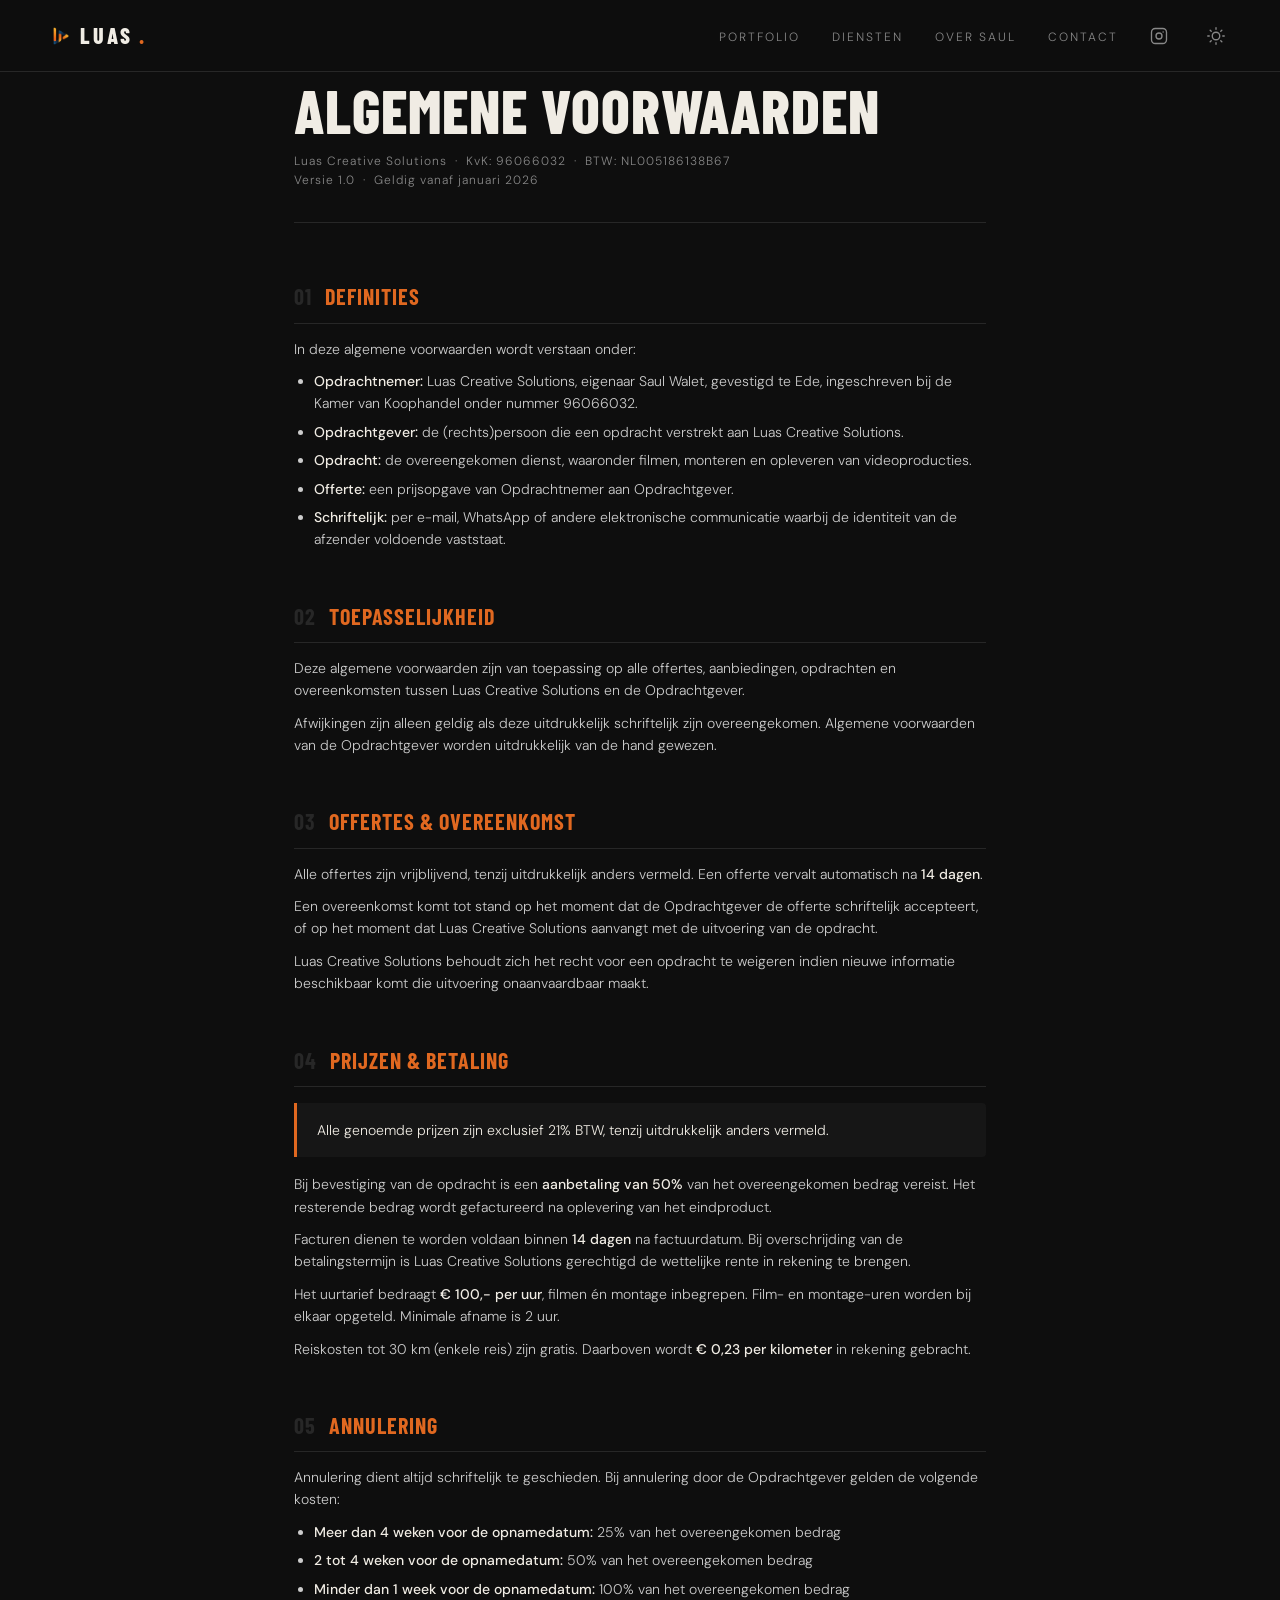
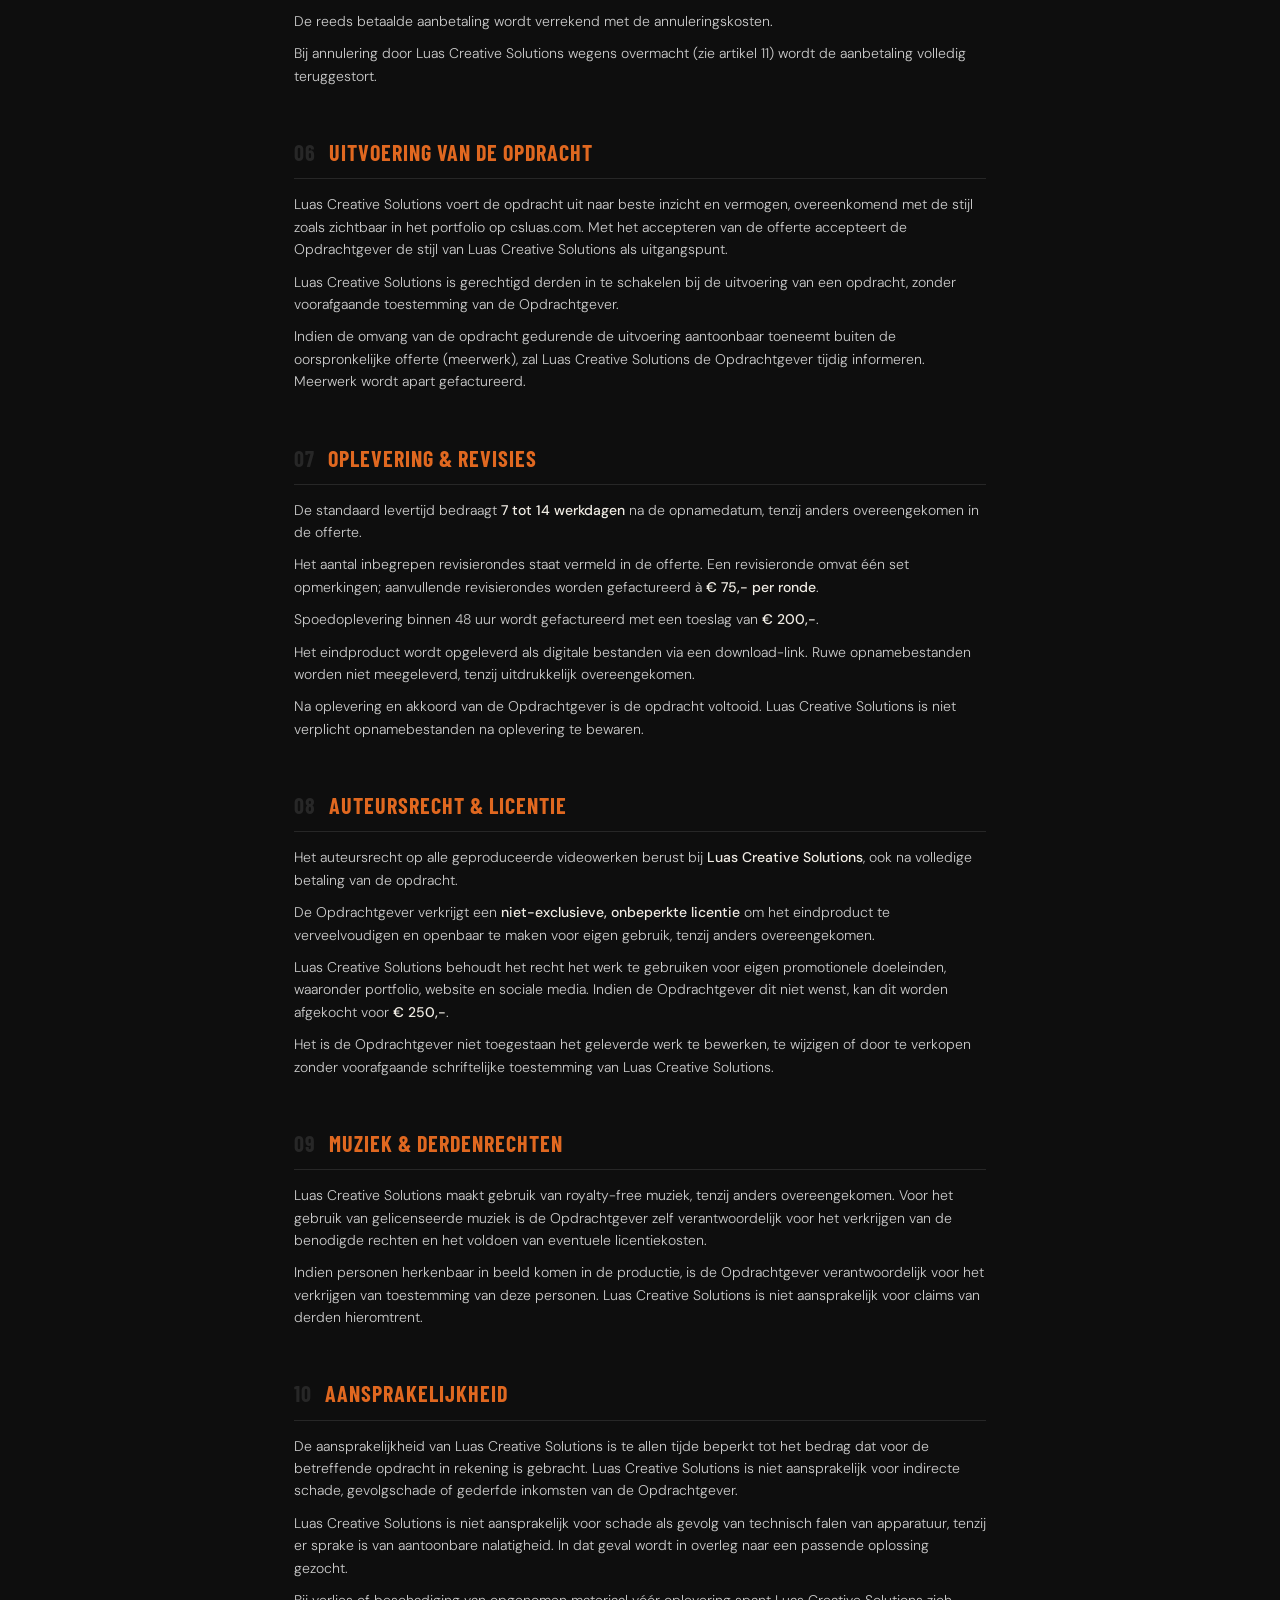
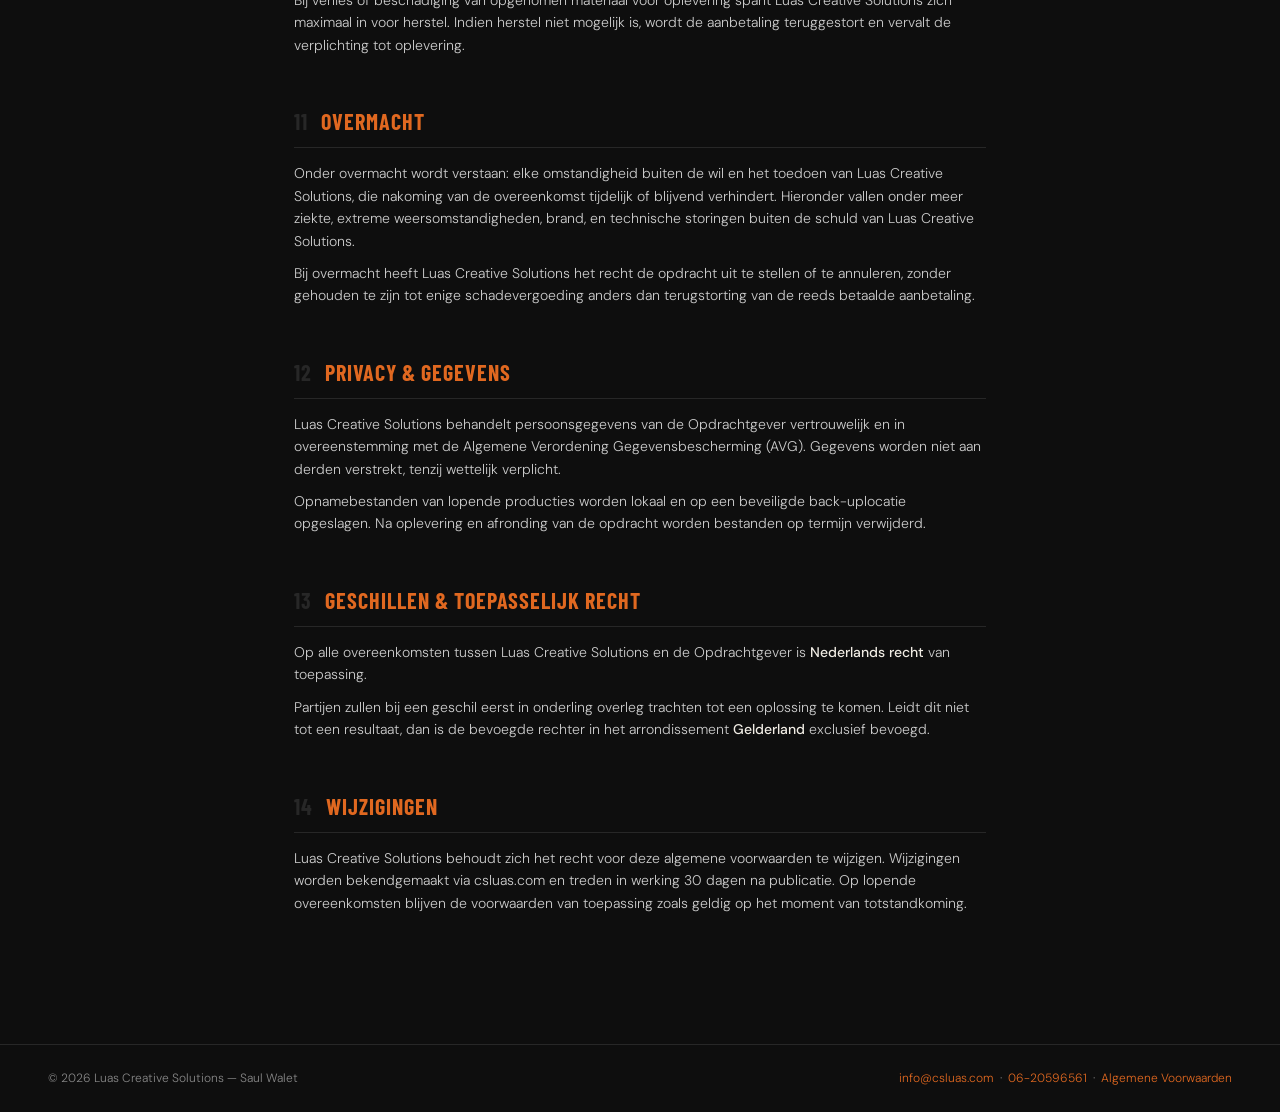
==== algemene-voorwaarden.html @ 784c82ba "Terms & Conditions" ====
<!DOCTYPE html>
<html lang="nl">
<head>
  <meta charset="UTF-8">
  <meta name="viewport" content="width=device-width, initial-scale=1.0">
  <title>Algemene Voorwaarden | Luas Creative Solutions</title>
  <meta name="description" content="Algemene voorwaarden van Luas Creative Solutions — Saul Walet, freelance videograaf.">
  <link rel="stylesheet" href="style.css">
  <link rel="icon" href="assets/Logo.png" type="image/png">
  <script>document.documentElement.setAttribute('data-theme',localStorage.getItem('luas-theme')||'dark')</script>
  <style>
    .doc-wrap { max-width: 740px; margin: 0 auto; padding: 80px 24px 120px; }

    .doc-title {
      font-family: 'Barlow Condensed', sans-serif;
      font-size: clamp(36px, 6vw, 60px);
      font-weight: 800; text-transform: uppercase;
      letter-spacing: 1px; line-height: 1;
      margin-bottom: 12px;
    }
    .doc-meta {
      font-size: 12px; color: var(--muted);
      letter-spacing: 1px; margin-bottom: 56px;
      padding-bottom: 32px;
      border-bottom: 1px solid var(--border);
    }

    .doc-wrap h2 {
      font-family: 'Barlow Condensed', sans-serif;
      font-size: 22px; font-weight: 700;
      text-transform: uppercase; letter-spacing: 1px;
      color: var(--orange);
      margin: 48px 0 14px;
      padding-bottom: 8px;
      border-bottom: 1px solid var(--border);
    }
    .art-num { color: var(--border); margin-right: 8px; }

    .doc-wrap p { font-size: 14px; color: #ccc; margin-bottom: 10px; }
    .doc-wrap ul { padding-left: 20px; margin-bottom: 10px; }
    .doc-wrap li { font-size: 14px; color: #ccc; margin-bottom: 6px; }
    .doc-wrap strong { color: var(--text); font-weight: 500; }

    .highlight {
      background: var(--card);
      border-left: 3px solid var(--orange);
      border-radius: 0 4px 4px 0;
      padding: 16px 20px;
      margin: 16px 0;
    }
    .highlight p { margin: 0; color: var(--text); }
  </style>
</head>
<body>

<nav id="nav"></nav>

<div class="doc-wrap">

  <div class="doc-title">Algemene Voorwaarden</div>
  <div class="doc-meta">
    Luas Creative Solutions &nbsp;·&nbsp; KvK: 96066032 &nbsp;·&nbsp; BTW: NL005186138B67<br>
    Versie 1.0 &nbsp;·&nbsp; Geldig vanaf januari 2026
  </div>

  <h2><span class="art-num">01</span> Definities</h2>
  <p>In deze algemene voorwaarden wordt verstaan onder:</p>
  <ul>
    <li><strong>Opdrachtnemer:</strong> Luas Creative Solutions, eigenaar Saul Walet, gevestigd te Ede, ingeschreven bij de Kamer van Koophandel onder nummer 96066032.</li>
    <li><strong>Opdrachtgever:</strong> de (rechts)persoon die een opdracht verstrekt aan Luas Creative Solutions.</li>
    <li><strong>Opdracht:</strong> de overeengekomen dienst, waaronder filmen, monteren en opleveren van videoproducties.</li>
    <li><strong>Offerte:</strong> een prijsopgave van Opdrachtnemer aan Opdrachtgever.</li>
    <li><strong>Schriftelijk:</strong> per e-mail, WhatsApp of andere elektronische communicatie waarbij de identiteit van de afzender voldoende vaststaat.</li>
  </ul>

  <h2><span class="art-num">02</span> Toepasselijkheid</h2>
  <p>Deze algemene voorwaarden zijn van toepassing op alle offertes, aanbiedingen, opdrachten en overeenkomsten tussen Luas Creative Solutions en de Opdrachtgever.</p>
  <p>Afwijkingen zijn alleen geldig als deze uitdrukkelijk schriftelijk zijn overeengekomen. Algemene voorwaarden van de Opdrachtgever worden uitdrukkelijk van de hand gewezen.</p>

  <h2><span class="art-num">03</span> Offertes & Overeenkomst</h2>
  <p>Alle offertes zijn vrijblijvend, tenzij uitdrukkelijk anders vermeld. Een offerte vervalt automatisch na <strong>14 dagen</strong>.</p>
  <p>Een overeenkomst komt tot stand op het moment dat de Opdrachtgever de offerte schriftelijk accepteert, of op het moment dat Luas Creative Solutions aanvangt met de uitvoering van de opdracht.</p>
  <p>Luas Creative Solutions behoudt zich het recht voor een opdracht te weigeren indien nieuwe informatie beschikbaar komt die uitvoering onaanvaardbaar maakt.</p>

  <h2><span class="art-num">04</span> Prijzen & Betaling</h2>
  <div class="highlight">
    <p>Alle genoemde prijzen zijn exclusief 21% BTW, tenzij uitdrukkelijk anders vermeld.</p>
  </div>
  <p>Bij bevestiging van de opdracht is een <strong>aanbetaling van 50%</strong> van het overeengekomen bedrag vereist. Het resterende bedrag wordt gefactureerd na oplevering van het eindproduct.</p>
  <p>Facturen dienen te worden voldaan binnen <strong>14 dagen</strong> na factuurdatum. Bij overschrijding van de betalingstermijn is Luas Creative Solutions gerechtigd de wettelijke rente in rekening te brengen.</p>
  <p>Het uurtarief bedraagt <strong>€ 100,- per uur</strong>, filmen én montage inbegrepen. Film- en montage-uren worden bij elkaar opgeteld. Minimale afname is 2 uur.</p>
  <p>Reiskosten tot 30 km (enkele reis) zijn gratis. Daarboven wordt <strong>€ 0,23 per kilometer</strong> in rekening gebracht.</p>

  <h2><span class="art-num">05</span> Annulering</h2>
  <p>Annulering dient altijd schriftelijk te geschieden. Bij annulering door de Opdrachtgever gelden de volgende kosten:</p>
  <ul>
    <li><strong>Meer dan 4 weken voor de opnamedatum:</strong> 25% van het overeengekomen bedrag</li>
    <li><strong>2 tot 4 weken voor de opnamedatum:</strong> 50% van het overeengekomen bedrag</li>
    <li><strong>Minder dan 1 week voor de opnamedatum:</strong> 100% van het overeengekomen bedrag</li>
  </ul>
  <p>De reeds betaalde aanbetaling wordt verrekend met de annuleringskosten.</p>
  <p>Bij annulering door Luas Creative Solutions wegens overmacht (zie artikel 11) wordt de aanbetaling volledig teruggestort.</p>

  <h2><span class="art-num">06</span> Uitvoering van de Opdracht</h2>
  <p>Luas Creative Solutions voert de opdracht uit naar beste inzicht en vermogen, overeenkomend met de stijl zoals zichtbaar in het portfolio op csluas.com. Met het accepteren van de offerte accepteert de Opdrachtgever de stijl van Luas Creative Solutions als uitgangspunt.</p>
  <p>Luas Creative Solutions is gerechtigd derden in te schakelen bij de uitvoering van een opdracht, zonder voorafgaande toestemming van de Opdrachtgever.</p>
  <p>Indien de omvang van de opdracht gedurende de uitvoering aantoonbaar toeneemt buiten de oorspronkelijke offerte (meerwerk), zal Luas Creative Solutions de Opdrachtgever tijdig informeren. Meerwerk wordt apart gefactureerd.</p>

  <h2><span class="art-num">07</span> Oplevering & Revisies</h2>
  <p>De standaard levertijd bedraagt <strong>7 tot 14 werkdagen</strong> na de opnamedatum, tenzij anders overeengekomen in de offerte.</p>
  <p>Het aantal inbegrepen revisierondes staat vermeld in de offerte. Een revisieronde omvat één set opmerkingen; aanvullende revisierondes worden gefactureerd à <strong>€ 75,- per ronde</strong>.</p>
  <p>Spoedoplevering binnen 48 uur wordt gefactureerd met een toeslag van <strong>€ 200,-</strong>.</p>
  <p>Het eindproduct wordt opgeleverd als digitale bestanden via een download-link. Ruwe opnamebestanden worden niet meegeleverd, tenzij uitdrukkelijk overeengekomen.</p>
  <p>Na oplevering en akkoord van de Opdrachtgever is de opdracht voltooid. Luas Creative Solutions is niet verplicht opnamebestanden na oplevering te bewaren.</p>

  <h2><span class="art-num">08</span> Auteursrecht & Licentie</h2>
  <p>Het auteursrecht op alle geproduceerde videowerken berust bij <strong>Luas Creative Solutions</strong>, ook na volledige betaling van de opdracht.</p>
  <p>De Opdrachtgever verkrijgt een <strong>niet-exclusieve, onbeperkte licentie</strong> om het eindproduct te verveelvoudigen en openbaar te maken voor eigen gebruik, tenzij anders overeengekomen.</p>
  <p>Luas Creative Solutions behoudt het recht het werk te gebruiken voor eigen promotionele doeleinden, waaronder portfolio, website en sociale media. Indien de Opdrachtgever dit niet wenst, kan dit worden afgekocht voor <strong>€ 250,-</strong>.</p>
  <p>Het is de Opdrachtgever niet toegestaan het geleverde werk te bewerken, te wijzigen of door te verkopen zonder voorafgaande schriftelijke toestemming van Luas Creative Solutions.</p>

  <h2><span class="art-num">09</span> Muziek & Derdenrechten</h2>
  <p>Luas Creative Solutions maakt gebruik van royalty-free muziek, tenzij anders overeengekomen. Voor het gebruik van gelicenseerde muziek is de Opdrachtgever zelf verantwoordelijk voor het verkrijgen van de benodigde rechten en het voldoen van eventuele licentiekosten.</p>
  <p>Indien personen herkenbaar in beeld komen in de productie, is de Opdrachtgever verantwoordelijk voor het verkrijgen van toestemming van deze personen. Luas Creative Solutions is niet aansprakelijk voor claims van derden hieromtrent.</p>

  <h2><span class="art-num">10</span> Aansprakelijkheid</h2>
  <p>De aansprakelijkheid van Luas Creative Solutions is te allen tijde beperkt tot het bedrag dat voor de betreffende opdracht in rekening is gebracht. Luas Creative Solutions is niet aansprakelijk voor indirecte schade, gevolgschade of gederfde inkomsten van de Opdrachtgever.</p>
  <p>Luas Creative Solutions is niet aansprakelijk voor schade als gevolg van technisch falen van apparatuur, tenzij er sprake is van aantoonbare nalatigheid. In dat geval wordt in overleg naar een passende oplossing gezocht.</p>
  <p>Bij verlies of beschadiging van opgenomen materiaal vóór oplevering spant Luas Creative Solutions zich maximaal in voor herstel. Indien herstel niet mogelijk is, wordt de aanbetaling teruggestort en vervalt de verplichting tot oplevering.</p>

  <h2><span class="art-num">11</span> Overmacht</h2>
  <p>Onder overmacht wordt verstaan: elke omstandigheid buiten de wil en het toedoen van Luas Creative Solutions, die nakoming van de overeenkomst tijdelijk of blijvend verhindert. Hieronder vallen onder meer ziekte, extreme weersomstandigheden, brand, en technische storingen buiten de schuld van Luas Creative Solutions.</p>
  <p>Bij overmacht heeft Luas Creative Solutions het recht de opdracht uit te stellen of te annuleren, zonder gehouden te zijn tot enige schadevergoeding anders dan terugstorting van de reeds betaalde aanbetaling.</p>

  <h2><span class="art-num">12</span> Privacy & Gegevens</h2>
  <p>Luas Creative Solutions behandelt persoonsgegevens van de Opdrachtgever vertrouwelijk en in overeenstemming met de Algemene Verordening Gegevensbescherming (AVG). Gegevens worden niet aan derden verstrekt, tenzij wettelijk verplicht.</p>
  <p>Opnamebestanden van lopende producties worden lokaal en op een beveiligde back-uplocatie opgeslagen. Na oplevering en afronding van de opdracht worden bestanden op termijn verwijderd.</p>

  <h2><span class="art-num">13</span> Geschillen & Toepasselijk Recht</h2>
  <p>Op alle overeenkomsten tussen Luas Creative Solutions en de Opdrachtgever is <strong>Nederlands recht</strong> van toepassing.</p>
  <p>Partijen zullen bij een geschil eerst in onderling overleg trachten tot een oplossing te komen. Leidt dit niet tot een resultaat, dan is de bevoegde rechter in het arrondissement <strong>Gelderland</strong> exclusief bevoegd.</p>

  <h2><span class="art-num">14</span> Wijzigingen</h2>
  <p>Luas Creative Solutions behoudt zich het recht voor deze algemene voorwaarden te wijzigen. Wijzigingen worden bekendgemaakt via csluas.com en treden in werking 30 dagen na publicatie. Op lopende overeenkomsten blijven de voorwaarden van toepassing zoals geldig op het moment van totstandkoming.</p>

</div>

<footer id="footer"></footer>
<script src="script.js"></script>
</body>
</html>
---- style.css ----
/* ─────────────────────────────────────────
   Luas Creative Solutions — Shared Stylesheet
   ───────────────────────────────────────── */

@import url('https://fonts.googleapis.com/css2?family=Barlow+Condensed:wght@400;600;700;800&family=DM+Sans:ital,opsz,wght@0,9..40,300;0,9..40,400;0,9..40,500;1,9..40,300&display=swap');

*, *::before, *::after {
  box-sizing: border-box;
  margin: 0;
  padding: 0;
}

:root {
  --orange:     #E06820;
  --orange-dim: #B85218;
  --black:      #0E0E0E;
  --card:       #161616;
  --card-warm:  #1C1408;
  --border:     #272727;
  --text:       #F0ECE4;
  --muted:      #888888;
}

html { scroll-behavior: smooth; }

body {
  background: var(--black);
  color: var(--text);
  font-family: 'DM Sans', sans-serif;
  font-weight: 300;
  overflow-x: hidden;
  line-height: 1.6;
}

a { color: inherit; }
img { display: block; max-width: 100%; }

/* ── ANIMATIONS ── */
@keyframes fadeUp {
  from { opacity: 0; transform: translateY(24px); }
  to   { opacity: 1; transform: translateY(0); }
}

.fade-up { animation: fadeUp 0.7s ease both; }
.fade-up-1 { animation: fadeUp 0.7s 0.08s ease both; }
.fade-up-2 { animation: fadeUp 0.7s 0.16s ease both; }
.fade-up-3 { animation: fadeUp 0.7s 0.24s ease both; }
.fade-up-4 { animation: fadeUp 0.7s 0.32s ease both; }

/* ── NAVBAR ── */
nav {
  position: fixed; top: 0; left: 0; right: 0; z-index: 200;
  display: flex; align-items: center; justify-content: space-between;
  padding: 18px 48px;
  background: rgba(14, 14, 14, 0.92);
  backdrop-filter: blur(12px);
  -webkit-backdrop-filter: blur(12px);
  border-bottom: 1px solid var(--border);
}

.nav-logo {
  font-family: 'Barlow Condensed', sans-serif;
  font-size: 22px; font-weight: 800; letter-spacing: 3px;
  color: var(--text); text-decoration: none;
  display: flex; align-items: center; gap: 6px;
  flex-shrink: 0;
}
.nav-logo img { width: 26px; height: 26px; object-fit: contain; }
.nav-logo span { color: var(--orange); }

.nav-right {
  display: flex; align-items: center; gap: 32px;
}

.nav-links {
  display: flex; align-items: center; gap: 32px;
  list-style: none;
}
.nav-links a {
  font-size: 12px; letter-spacing: 2px; text-transform: uppercase;
  color: var(--muted); text-decoration: none;
  transition: color 0.2s;
}
.nav-links a:hover,
.nav-links a.active { color: var(--text); }

.nav-ig {
  color: var(--muted); transition: color 0.2s;
  display: flex; align-items: center;
}
.nav-ig:hover { color: var(--orange); }
.nav-ig svg { width: 18px; height: 18px; }

/* Hamburger */
.nav-toggle {
  display: none;
  flex-direction: column; justify-content: center; gap: 5px;
  width: 36px; height: 36px;
  background: none; border: none; cursor: pointer;
  padding: 4px;
}
.nav-toggle span {
  display: block; height: 2px; width: 100%;
  background: var(--text); border-radius: 2px;
  transition: transform 0.3s, opacity 0.3s;
}
.nav-toggle.open span:nth-child(1) { transform: translateY(7px) rotate(45deg); }
.nav-toggle.open span:nth-child(2) { opacity: 0; }
.nav-toggle.open span:nth-child(3) { transform: translateY(-7px) rotate(-45deg); }

/* ── FOOTER ── */
footer {
  border-top: 1px solid var(--border);
  padding: 24px 48px;
  display: flex; justify-content: space-between; align-items: center;
  flex-wrap: wrap; gap: 12px;
}
footer p { font-size: 12px; color: var(--muted); }
footer a { color: var(--orange); text-decoration: none; }
footer a:hover { color: var(--orange-dim); }

/* ── SHARED LAYOUT ── */
.container {
  max-width: 1100px; margin: 0 auto;
  padding-left: 48px; padding-right: 48px;
}

/* ── HERO ── */
.hero {
  padding: 160px 48px 80px;
  max-width: 1100px; margin: 0 auto;
  animation: fadeUp 0.7s ease both;
}
.hero-label {
  font-size: 11px; letter-spacing: 4px; text-transform: uppercase;
  color: var(--orange); margin-bottom: 20px;
  display: flex; align-items: center; gap: 12px;
}
.hero-label::before { content: ''; width: 32px; height: 1px; background: var(--orange); }

.hero h1 {
  font-family: 'Barlow Condensed', sans-serif;
  font-size: clamp(52px, 8vw, 96px);
  font-weight: 800; line-height: 0.95;
  letter-spacing: -1px; text-transform: uppercase;
}
.hero h1 em { color: var(--orange); font-style: normal; }

.hero-sub {
  margin-top: 28px; max-width: 520px;
  font-size: 16px; line-height: 1.7; color: var(--muted);
}

/* ── SECTION LABEL ── */
.section-label {
  font-size: 10px; letter-spacing: 4px; text-transform: uppercase;
  color: var(--orange); margin-bottom: 28px;
  display: flex; align-items: center; gap: 14px;
}
.section-label::after {
  content: ''; flex: 1; height: 1px; background: var(--border);
}

/* ── CTA BUTTON ── */
.cta-btn {
  display: inline-block;
  background: var(--orange);
  color: #000;
  font-family: 'Barlow Condensed', sans-serif;
  font-size: 16px; font-weight: 700;
  letter-spacing: 2px; text-transform: uppercase;
  padding: 14px 40px; border-radius: 4px;
  text-decoration: none; border: none; cursor: pointer;
  transition: background 0.2s, transform 0.15s;
}
.cta-btn:hover { background: var(--orange-dim); transform: translateY(-2px); }

.cta-btn-outline {
  display: inline-block;
  border: 1px solid var(--orange);
  color: var(--orange);
  font-family: 'Barlow Condensed', sans-serif;
  font-size: 16px; font-weight: 700;
  letter-spacing: 2px; text-transform: uppercase;
  padding: 13px 40px; border-radius: 4px;
  text-decoration: none;
  transition: background 0.2s, color 0.2s, transform 0.15s;
}
.cta-btn-outline:hover {
  background: var(--orange); color: #000; transform: translateY(-2px);
}

/* ── CTA SECTION ── */
.cta-section {
  padding: 0 48px 100px;
  max-width: 1100px; margin: 0 auto;
  text-align: center;
}
.cta-box {
  background: var(--card);
  border: 1px solid var(--border);
  border-radius: 10px;
  padding: 60px 40px;
  position: relative; overflow: hidden;
}
.cta-box::before {
  content: '';
  position: absolute; top: 0; left: 0; right: 0; height: 3px;
  background: linear-gradient(90deg, var(--orange), var(--orange-dim));
}
.cta-box h2 {
  font-family: 'Barlow Condensed', sans-serif;
  font-size: clamp(32px, 5vw, 52px);
  font-weight: 800; text-transform: uppercase;
  letter-spacing: 1px; margin-bottom: 14px;
}
.cta-box h2 em { color: var(--orange); font-style: normal; }
.cta-box p { font-size: 15px; color: var(--muted); margin-bottom: 32px; }

/* ─────────────────────────────
   INDEX.HTML
   ───────────────────────────── */

/* Hero buttons */
.hero-actions {
  display: flex; gap: 16px; margin-top: 40px; flex-wrap: wrap;
}

/* USP strip */
.usp-section {
  padding: 0 48px 80px;
  max-width: 1100px; margin: 0 auto;
}
.usp-grid {
  display: grid;
  grid-template-columns: repeat(3, 1fr);
  gap: 2px;
}
.usp-item {
  background: var(--card);
  border: 1px solid var(--border);
  padding: 32px 28px;
  transition: border-color 0.2s;
}
.usp-item:first-child { border-radius: 6px 0 0 6px; }
.usp-item:last-child  { border-radius: 0 6px 6px 0; }
.usp-item:hover { border-color: #3a3a3a; }
.usp-tag {
  font-size: 10px; letter-spacing: 3px; text-transform: uppercase;
  color: var(--orange); margin-bottom: 10px;
}
.usp-item h3 {
  font-family: 'Barlow Condensed', sans-serif;
  font-size: 24px; font-weight: 700; text-transform: uppercase;
  letter-spacing: 0.5px; margin-bottom: 8px;
}
.usp-item p { font-size: 13.5px; color: var(--muted); line-height: 1.6; }

/* Featured work */
.featured-section {
  padding: 0 48px 80px;
  max-width: 1100px; margin: 0 auto;
}
.featured-grid {
  display: grid;
  grid-template-columns: repeat(3, 1fr);
  gap: 16px;
}

/* ─────────────────────────────
   PORTFOLIO.HTML
   ───────────────────────────── */

.portfolio-section {
  padding: 0 48px 80px;
  max-width: 1100px; margin: 0 auto;
}
.video-grid {
  display: grid;
  grid-template-columns: repeat(3, 1fr);
  gap: 16px;
}

/* Shared video card (used on portfolio + index) */
.video-card {
  background: var(--card);
  border: 1px solid var(--border);
  border-radius: 8px;
  overflow: hidden;
  cursor: pointer;
  transition: border-color 0.25s, transform 0.25s;
  position: relative;
}
.video-card:hover { border-color: #444; transform: translateY(-3px); }

.video-thumb {
  position: relative;
  aspect-ratio: 16/9;
  overflow: hidden;
  background: #111;
}
.video-thumb img {
  width: 100%; height: 100%; object-fit: cover;
  transition: transform 0.4s;
}
.video-card:hover .video-thumb img { transform: scale(1.04); }

.play-btn {
  position: absolute; inset: 0;
  display: flex; align-items: center; justify-content: center;
  background: rgba(0,0,0,0.35);
  transition: background 0.2s;
}
.video-card:hover .play-btn { background: rgba(0,0,0,0.15); }
.play-btn svg {
  width: 52px; height: 52px;
  filter: drop-shadow(0 2px 8px rgba(0,0,0,0.6));
  transition: transform 0.2s;
}
.video-card:hover .play-btn svg { transform: scale(1.08); }

.video-info {
  padding: 16px 18px 20px;
}
.video-info h3 {
  font-family: 'Barlow Condensed', sans-serif;
  font-size: 18px; font-weight: 700;
  text-transform: uppercase; letter-spacing: 0.5px;
  margin-bottom: 4px;
}
.video-info p { font-size: 12px; color: var(--muted); }

/* Video iframe overlay */
.video-iframe-wrap {
  position: fixed; inset: 0; z-index: 500;
  background: rgba(0,0,0,0.9);
  display: flex; align-items: center; justify-content: center;
  padding: 24px;
  animation: fadeUp 0.25s ease;
}
.video-iframe-inner {
  position: relative;
  width: 100%; max-width: 900px;
  aspect-ratio: 16/9;
}
.video-iframe-inner iframe {
  width: 100%; height: 100%;
  border: none; border-radius: 6px;
}
.video-close {
  position: absolute; top: -44px; right: 0;
  background: none; border: none; cursor: pointer;
  color: var(--text); font-size: 28px; line-height: 1;
  font-family: 'Barlow Condensed', sans-serif;
  letter-spacing: 1px; display: flex; align-items: center; gap: 8px;
}

/* Photo grid */
.photo-grid {
  columns: 3; column-gap: 12px;
}
.photo-placeholder {
  break-inside: avoid;
  margin-bottom: 12px;
  background: var(--card);
  border: 1px solid var(--border);
  border-radius: 6px;
  display: flex; align-items: center; justify-content: center;
  color: var(--border);
  font-size: 11px; letter-spacing: 2px; text-transform: uppercase;
}
.photo-item {
  break-inside: avoid;
  margin-bottom: 12px;
  border-radius: 6px;
  overflow: hidden;
  position: relative;
}
.photo-item img {
  width: 100%; height: auto; display: block;
  transition: transform 0.4s ease;
}
.photo-item:hover img { transform: scale(1.03); }

/* Client logos */
.clients-section {
  padding: 0 48px 80px;
  max-width: 1100px; margin: 0 auto;
}
.clients-row {
  display: flex; align-items: center;
  gap: 32px; flex-wrap: wrap;
}
.client-logo {
  height: 40px;
  opacity: 0.45;
  transition: opacity 0.2s;
  filter: grayscale(100%) brightness(2);
}
.client-logo:hover { opacity: 0.8; }
.client-logo-placeholder {
  height: 36px; padding: 0 20px;
  background: var(--card);
  border: 1px solid var(--border);
  border-radius: 4px;
  display: flex; align-items: center; justify-content: center;
  font-size: 11px; letter-spacing: 2px; text-transform: uppercase;
  color: var(--muted);
  white-space: nowrap;
}

/* ─────────────────────────────
   DIENSTEN.HTML
   ───────────────────────────── */

.rate-strip {
  margin: 0 48px 80px;
  max-width: 1100px; margin-left: auto; margin-right: auto;
  background: var(--card);
  border: 1px solid var(--border);
  border-left: 4px solid var(--orange);
  border-radius: 6px;
  padding: 28px 36px;
  display: flex; justify-content: space-between; align-items: center;
  flex-wrap: wrap; gap: 20px;
  animation: fadeUp 0.7s 0.1s ease both;
}
.rate-info h3 {
  font-family: 'Barlow Condensed', sans-serif;
  font-size: 20px; font-weight: 700; letter-spacing: 1px;
  text-transform: uppercase; margin-bottom: 6px;
}
.rate-info p { font-size: 13px; color: var(--muted); line-height: 1.6; }
.rate-price {
  font-family: 'Barlow Condensed', sans-serif;
  font-size: 58px; font-weight: 800;
  color: var(--orange); line-height: 1; white-space: nowrap;
}
.rate-price span {
  font-size: 16px; color: var(--muted);
  font-family: 'DM Sans', sans-serif; font-weight: 300;
}

.packages-section {
  padding: 0 48px 80px;
  max-width: 1100px; margin: 0 auto;
}
.packages-grid {
  display: grid;
  grid-template-columns: repeat(2, 1fr);
  gap: 16px;
}

.pkg {
  background: var(--card);
  border: 1px solid var(--border);
  border-radius: 8px;
  padding: 32px 28px 28px;
  position: relative;
  transition: border-color 0.25s, transform 0.25s;
}
.pkg:hover { border-color: #444; transform: translateY(-3px); }
.pkg.featured { background: var(--card-warm); border-color: var(--orange); }
.pkg.featured:hover { border-color: var(--orange); }

.pkg:nth-child(1) { animation: fadeUp 0.6s 0.05s ease both; }
.pkg:nth-child(2) { animation: fadeUp 0.6s 0.12s ease both; }
.pkg:nth-child(3) { animation: fadeUp 0.6s 0.19s ease both; }
.pkg:nth-child(4) { animation: fadeUp 0.6s 0.26s ease both; }

.pkg-badge {
  position: absolute; top: -1px; right: 24px;
  background: var(--orange);
  color: #000; font-size: 9px; font-weight: 700;
  letter-spacing: 2px; text-transform: uppercase;
  padding: 4px 12px; border-radius: 0 0 6px 6px;
}
.pkg-duration {
  font-size: 11px; letter-spacing: 2px; text-transform: uppercase;
  color: var(--orange); margin-bottom: 8px;
}
.pkg-name {
  font-family: 'Barlow Condensed', sans-serif;
  font-size: 32px; font-weight: 800; letter-spacing: 0.5px;
  text-transform: uppercase; margin-bottom: 4px;
}
.pkg-tagline {
  font-size: 13px; color: var(--muted); font-style: italic; margin-bottom: 20px;
}
.pkg-price {
  font-family: 'Barlow Condensed', sans-serif;
  font-size: 52px; font-weight: 800; line-height: 1; margin-bottom: 4px;
}
.pkg-btw { font-size: 11px; color: var(--muted); margin-bottom: 20px; }
.pkg-divider { height: 1px; background: var(--border); margin-bottom: 18px; }
.pkg-features { list-style: none; }
.pkg-features li {
  font-size: 13.5px; color: #bbb;
  padding: 5px 0;
  display: flex; align-items: flex-start; gap: 10px;
}
.pkg-features li::before {
  content: '—'; color: var(--orange);
  font-size: 11px; margin-top: 2px; flex-shrink: 0;
}

.addons-section {
  padding: 0 48px 80px;
  max-width: 1100px; margin: 0 auto;
}
.addons-grid {
  display: grid; grid-template-columns: repeat(2, 1fr); gap: 10px;
}
.addon {
  background: var(--card);
  border: 1px solid var(--border);
  border-radius: 6px;
  padding: 14px 20px;
  display: flex; justify-content: space-between; align-items: center;
  gap: 12px; transition: border-color 0.2s;
}
.addon:hover { border-color: #3a3a3a; }
.addon-name { font-size: 14px; }
.addon-price {
  font-family: 'Barlow Condensed', sans-serif;
  font-size: 22px; font-weight: 700;
  color: var(--orange); white-space: nowrap;
}

.process-section {
  padding: 0 48px 80px;
  max-width: 1100px; margin: 0 auto;
}
.process-steps {
  display: grid; grid-template-columns: repeat(4, 1fr); gap: 2px;
}
.step {
  background: var(--card); border: 1px solid var(--border);
  padding: 28px 22px; position: relative;
}
.step:first-child { border-radius: 6px 0 0 6px; }
.step:last-child  { border-radius: 0 6px 6px 0; }
.step-num {
  font-family: 'Barlow Condensed', sans-serif;
  font-size: 52px; font-weight: 800;
  color: var(--border); line-height: 1; margin-bottom: 12px;
}
.step-title {
  font-family: 'Barlow Condensed', sans-serif;
  font-size: 18px; font-weight: 700;
  text-transform: uppercase; letter-spacing: 1px; margin-bottom: 8px;
}
.step-desc { font-size: 12.5px; color: var(--muted); line-height: 1.6; }

.notes-section {
  padding: 0 48px 80px;
  max-width: 1100px; margin: 0 auto;
}
.notes-grid {
  display: grid; grid-template-columns: repeat(2, 1fr); gap: 8px;
}
.note {
  display: flex; gap: 10px;
  font-size: 12.5px; color: var(--muted);
  padding: 10px 0; border-bottom: 1px solid var(--border);
}
.note::before { content: '·'; color: var(--orange); flex-shrink: 0; }

/* ─────────────────────────────
   OVER-SAUL.HTML
   ───────────────────────────── */

.about-section {
  padding: 0 48px 80px;
  max-width: 1100px; margin: 0 auto;
}
.about-grid {
  display: grid; grid-template-columns: 1fr 360px; gap: 64px;
  align-items: start;
}
.about-text p {
  font-size: 16px; line-height: 1.8; color: var(--muted);
  margin-bottom: 24px;
}
.about-text p:last-child { margin-bottom: 0; }
.about-text strong { color: var(--text); font-weight: 500; }

.about-photo {
  background: var(--card);
  border: 1px solid var(--border);
  border-radius: 8px; overflow: hidden;
  aspect-ratio: 3/4;
  display: flex; align-items: center; justify-content: center;
  color: var(--muted); font-size: 12px; letter-spacing: 2px;
  text-transform: uppercase; text-align: center;
  padding: 20px;
}
.about-photo img { width: 100%; height: 100%; object-fit: cover; }

.experience-section {
  padding: 0 48px 80px;
  max-width: 1100px; margin: 0 auto;
}
.exp-list { list-style: none; }
.exp-item {
  display: flex; align-items: flex-start; gap: 20px;
  padding: 20px 0; border-bottom: 1px solid var(--border);
}
.exp-item:first-child { border-top: 1px solid var(--border); }
.exp-dot {
  width: 8px; height: 8px; border-radius: 50%;
  background: var(--orange); flex-shrink: 0; margin-top: 6px;
}
.exp-item h4 {
  font-family: 'Barlow Condensed', sans-serif;
  font-size: 20px; font-weight: 700; text-transform: uppercase;
  letter-spacing: 0.5px; margin-bottom: 4px;
}
.exp-item p { font-size: 13px; color: var(--muted); }

/* ─────────────────────────────
   CONTACT.HTML
   ───────────────────────────── */

.contact-section {
  padding: 0 48px 100px;
  max-width: 1100px; margin: 0 auto;
}
.contact-grid {
  display: grid; grid-template-columns: 1fr 1fr; gap: 64px;
  align-items: start;
}
.contact-info-label {
  font-size: 10px; letter-spacing: 4px; text-transform: uppercase;
  color: var(--orange); margin-bottom: 24px;
}
.contact-sfeer {
  font-size: 18px; line-height: 1.6; color: var(--text);
  margin-bottom: 40px; font-style: italic;
}
.contact-item {
  display: flex; align-items: center; gap: 16px;
  padding: 16px 0; border-bottom: 1px solid var(--border);
}
.contact-item:first-of-type { border-top: 1px solid var(--border); }
.contact-icon {
  width: 40px; height: 40px; border-radius: 6px;
  background: var(--card); border: 1px solid var(--border);
  display: flex; align-items: center; justify-content: center;
  flex-shrink: 0;
}
.contact-icon svg { width: 18px; height: 18px; color: var(--orange); }
.contact-detail { font-size: 13px; color: var(--muted); margin-bottom: 2px; }
.contact-value { font-size: 15px; color: var(--text); }
.contact-value a { color: inherit; text-decoration: none; }
.contact-value a:hover { color: var(--orange); }

/* Form */
.form-label {
  font-size: 10px; letter-spacing: 4px; text-transform: uppercase;
  color: var(--orange); margin-bottom: 24px;
}
.form-group { margin-bottom: 16px; }
.form-group label {
  display: block; font-size: 11px; letter-spacing: 1px;
  text-transform: uppercase; color: var(--muted); margin-bottom: 8px;
}
.form-group input,
.form-group textarea {
  width: 100%;
  background: var(--card); border: 1px solid var(--border);
  border-radius: 6px; padding: 14px 16px;
  font-family: 'DM Sans', sans-serif; font-size: 14px; font-weight: 300;
  color: var(--text);
  transition: border-color 0.2s;
  outline: none;
  -webkit-appearance: none;
}
.form-group input:focus,
.form-group textarea:focus { border-color: var(--orange); }
.form-group input::placeholder,
.form-group textarea::placeholder { color: #555; }
.form-group textarea { resize: vertical; min-height: 140px; }

.form-submit { width: 100%; margin-top: 8px; }

/* ─────────────────────────────
   RESPONSIVE
   ───────────────────────────── */

@media (max-width: 900px) {
  .about-grid { grid-template-columns: 1fr; }
  .about-photo { aspect-ratio: 4/3; max-width: 400px; }
  .contact-grid { grid-template-columns: 1fr; gap: 40px; }
  .featured-grid { grid-template-columns: 1fr 1fr; }
  .video-grid { grid-template-columns: 1fr 1fr; }
}

@media (max-width: 700px) {
  .packages-grid { grid-template-columns: 1fr; }
  .process-steps { grid-template-columns: 1fr 1fr; }
  .step:first-child { border-radius: 6px 0 0 0; }
  .step:nth-child(2) { border-radius: 0 6px 0 0; }
  .step:last-child  { border-radius: 0 0 6px 0; }
  .step:nth-last-child(2) { border-radius: 0 0 0 6px; }
  .usp-grid { grid-template-columns: 1fr; }
  .usp-item:first-child { border-radius: 6px 6px 0 0; }
  .usp-item:last-child  { border-radius: 0 0 6px 6px; }
  .featured-grid { grid-template-columns: 1fr; }
  .video-grid { grid-template-columns: 1fr; }
  .photo-grid { columns: 2; }
}

@media (max-width: 600px) {
  nav { padding: 16px 24px; }

  .nav-right { gap: 16px; }

  .nav-toggle { display: flex; }

  /* Menu panel — slide-down met blur */
  .nav-links {
    position: fixed; top: 65px; left: 0; right: 0;
    background: rgba(14, 14, 14, 0.80);
    backdrop-filter: blur(28px);
    -webkit-backdrop-filter: blur(28px);
    border-bottom: 1px solid var(--border);
    box-shadow: 0 24px 56px rgba(0, 0, 0, 0.60);
    flex-direction: column; align-items: stretch; justify-content: flex-start;
    gap: 0; z-index: 199;
    padding-bottom: 8px;
    /* Standaard verborgen, animatie via opacity */
    opacity: 0;
    visibility: hidden;
    pointer-events: none;
    transform: translateY(-8px);
    transition: opacity 0.22s ease, transform 0.22s ease, visibility 0.22s;
  }
  /* Oranje accent-lijn bovenaan het menu */
  .nav-links::before {
    content: '';
    display: block;
    height: 3px;
    background: linear-gradient(90deg, var(--orange), transparent);
    flex-shrink: 0;
    margin-bottom: 4px;
  }
  .nav-links.open {
    opacity: 1;
    visibility: visible;
    pointer-events: auto;
    transform: translateY(0);
  }
  .nav-links li {
    border-bottom: 1px solid rgba(39, 39, 39, 0.7);
  }
  .nav-links li:last-child { border-bottom: none; }
  .nav-links a {
    font-size: 12px; letter-spacing: 3px;
    padding: 18px 28px; display: block;
    transition: color 0.15s, background 0.15s;
  }
  .nav-links a:hover { background: rgba(255, 255, 255, 0.03); }

  .hero { padding: 140px 24px 60px; }
  .hero h1 { font-size: clamp(42px, 12vw, 60px); }
  .hero-actions { flex-direction: column; align-items: flex-start; }

  .usp-section, .featured-section, .portfolio-section,
  .packages-section, .addons-section, .process-section,
  .cta-section, .notes-section, .about-section,
  .experience-section, .clients-section, .contact-section {
    padding-left: 24px; padding-right: 24px;
  }
  .rate-strip { margin-left: 24px; margin-right: 24px; padding: 20px 24px; }
  footer { padding: 20px 24px; }

  .addons-grid, .notes-grid { grid-template-columns: 1fr; }
  .process-steps { grid-template-columns: 1fr; }
  .step { border-radius: 0 !important; }
  .step:first-child { border-radius: 6px 6px 0 0 !important; }
  .step:last-child  { border-radius: 0 0 6px 6px !important; }

  .photo-grid { columns: 1; }
  .clients-row { gap: 16px; }

  .cta-box { padding: 40px 24px; }
}

/* ─────────────────────────────
   LIGHT MODE
   ───────────────────────────── */

/* Vloeiende overgang voor alle elementen */
body, nav, footer,
.usp-item, .video-card, .pkg, .addon, .step,
.about-photo, .contact-icon, .form-group input,
.form-group textarea, .rate-strip, .cta-box,
.client-logo-placeholder {
  transition: background 0.3s ease, border-color 0.3s ease, color 0.3s ease;
}

[data-theme="light"] {
  --black:     #F4F1EB;
  --card:      #EAE6DC;
  --card-warm: #F0E8D4;
  --border:    #D4CFC6;
  --text:      #0E0E0E;
  --muted:     #6A6660;
}

/* Navbar achtergrond */
[data-theme="light"] nav {
  background: rgba(244, 241, 235, 0.92);
}

/* Mobiel menu panel */
[data-theme="light"] .nav-links {
  background: rgba(244, 241, 235, 0.90);
  border-bottom-color: #D4CFC6;
}

/* Video thumbnail achtergrond */
[data-theme="light"] .video-thumb {
  background: #ccc;
}

/* Pakket feature lijst */
[data-theme="light"] .pkg-features li {
  color: #444;
}

/* ── THEME TOGGLE KNOP ── */
.nav-theme {
  background: none; border: none; cursor: pointer;
  color: var(--muted); transition: color 0.2s;
  display: flex; align-items: center; justify-content: center;
  width: 32px; height: 32px; padding: 0; flex-shrink: 0;
}
.nav-theme:hover { color: var(--orange); }
.nav-theme svg { width: 18px; height: 18px; }

/* Donker: toon zon · Licht: toon maan */
.nav-theme .icon-moon { display: none; }
[data-theme="light"] .nav-theme .icon-sun  { display: none; }
[data-theme="light"] .nav-theme .icon-moon { display: block; }
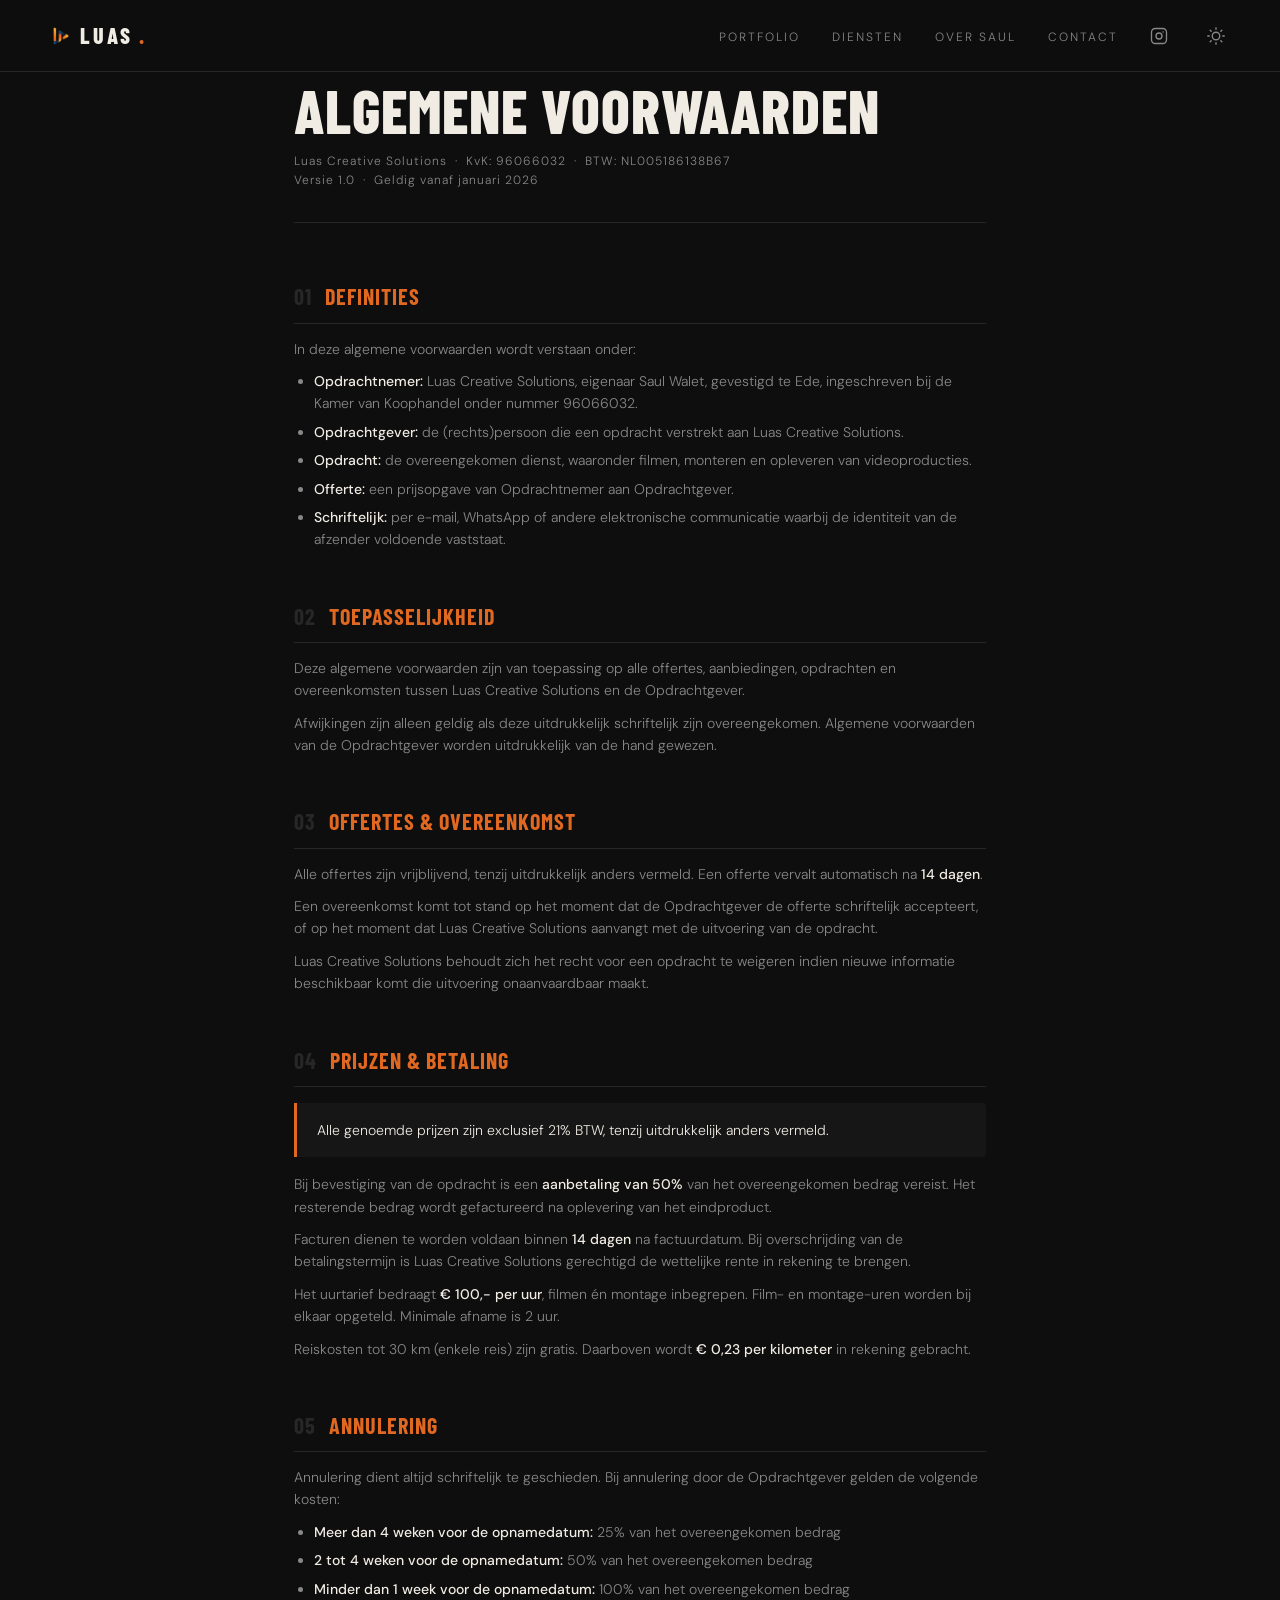
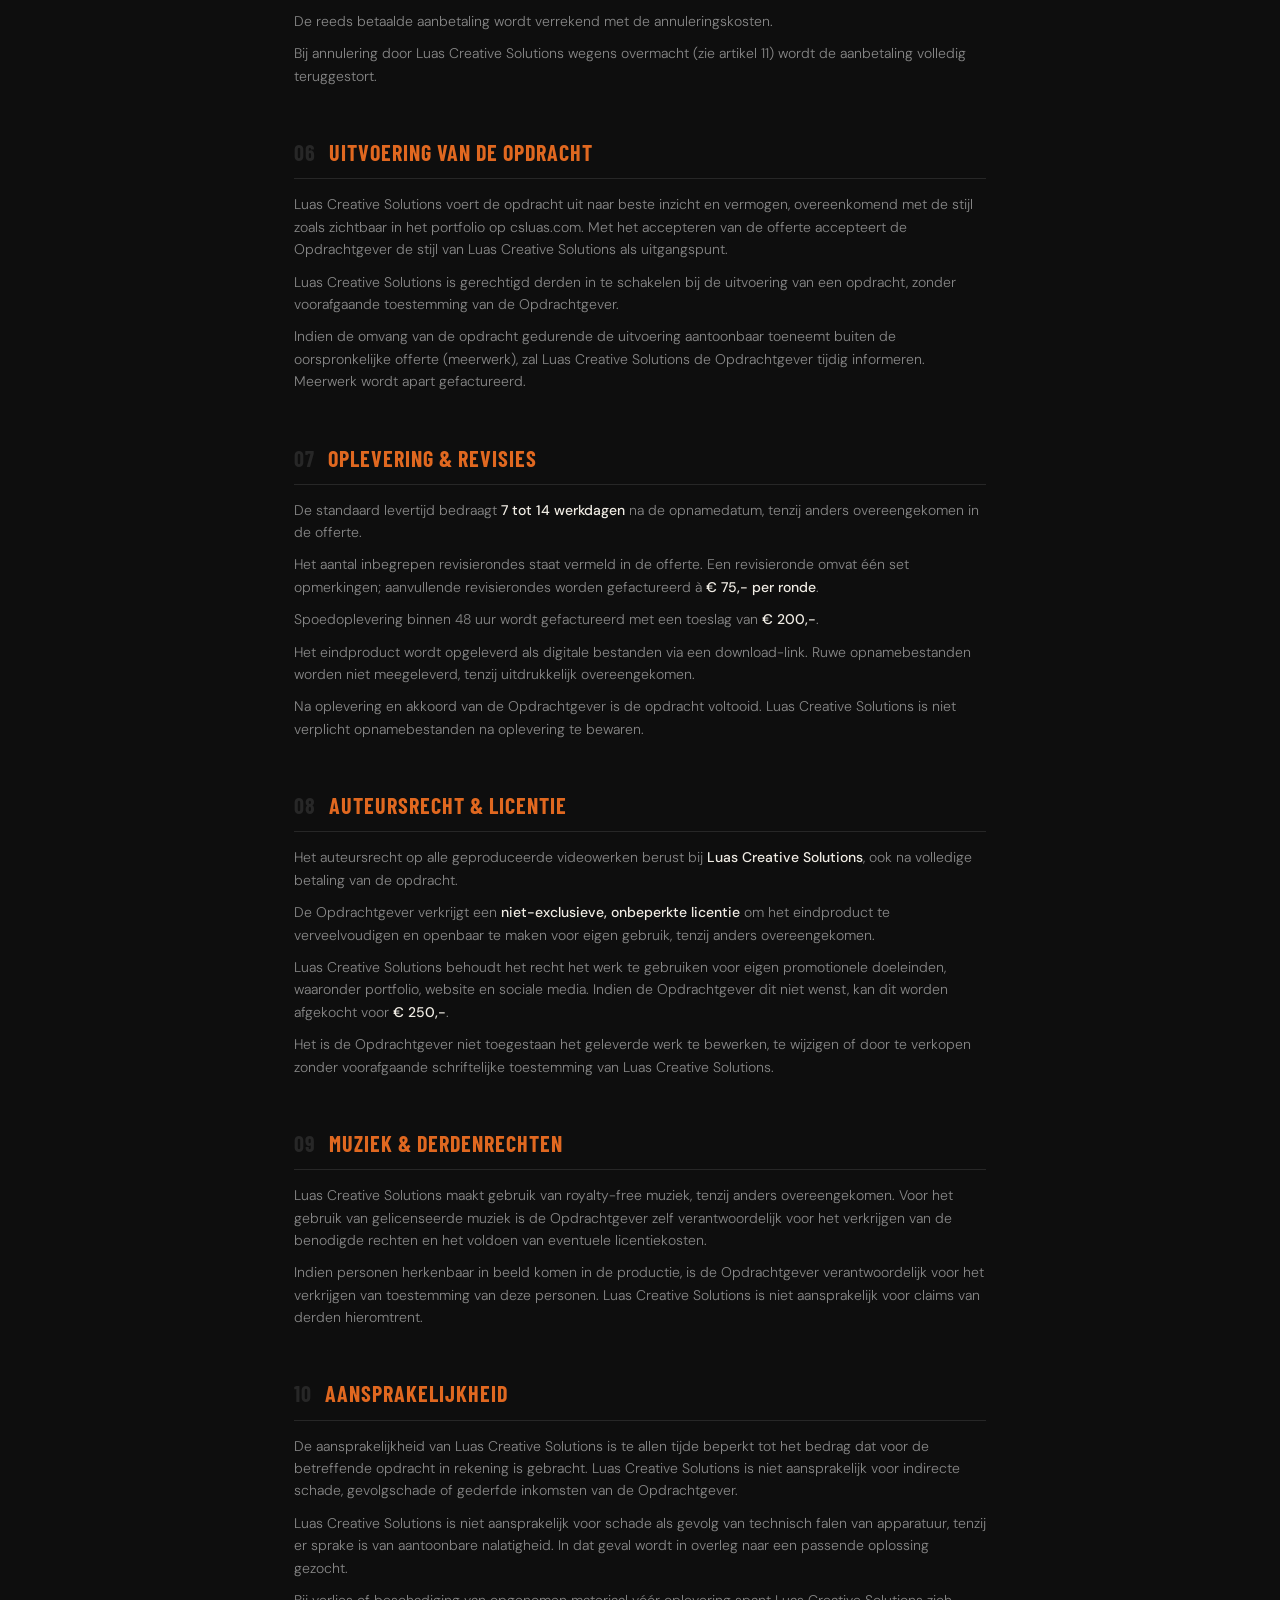
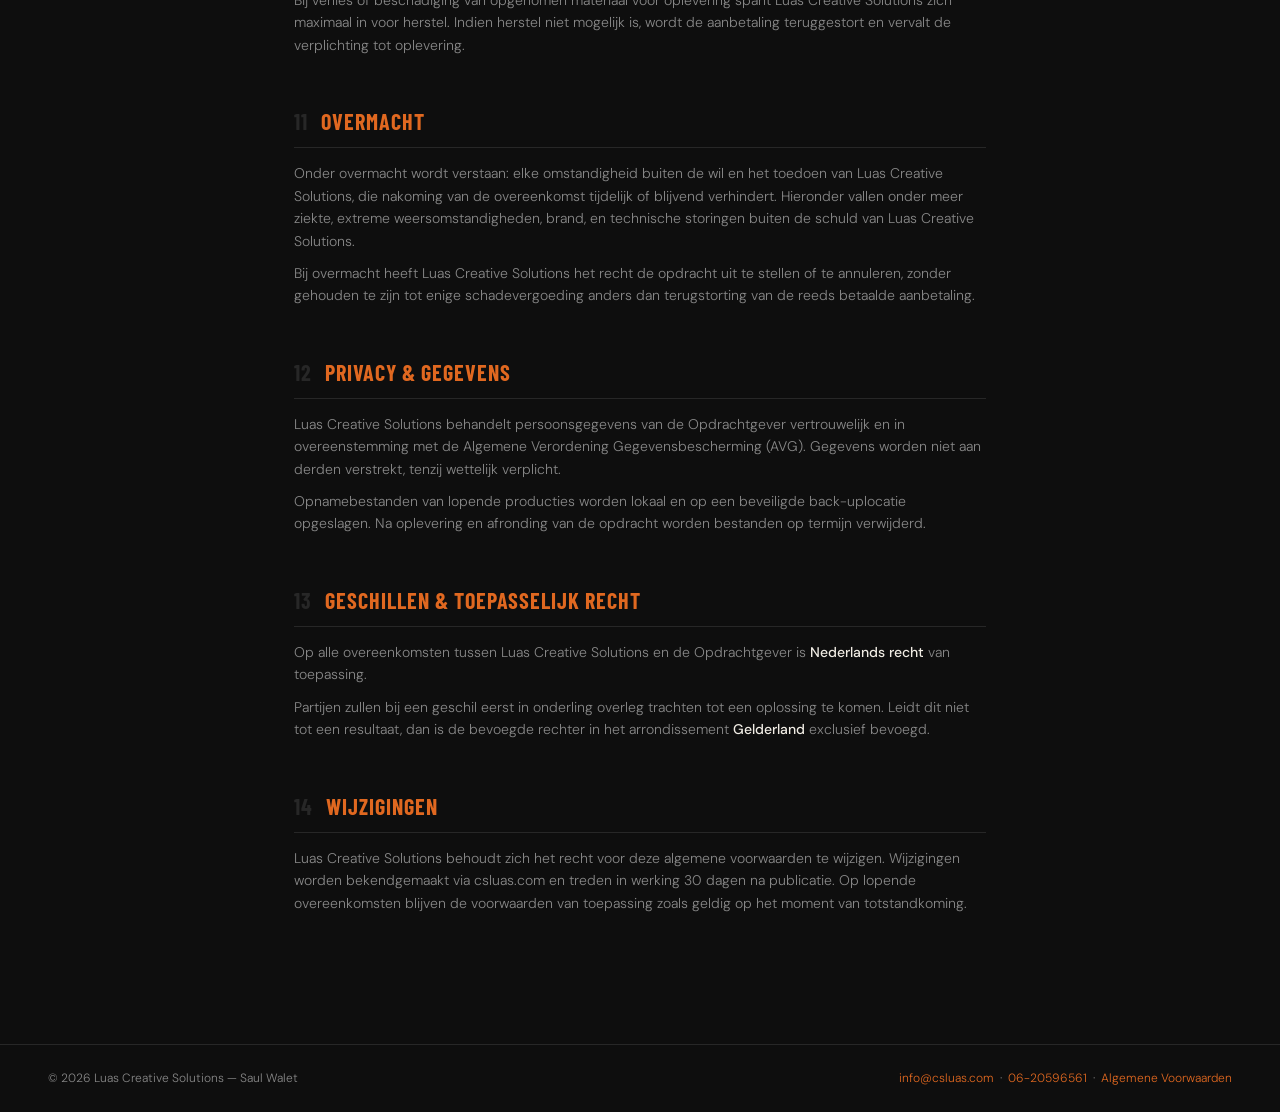
==== commit a520b18e: "T&C Light Mode" ====
--- a/algemene-voorwaarden.html
+++ b/algemene-voorwaarden.html
@@ -36,9 +36,9 @@
     }
     .art-num { color: var(--border); margin-right: 8px; }
 
-    .doc-wrap p { font-size: 14px; color: #ccc; margin-bottom: 10px; }
+    .doc-wrap p { font-size: 14px; color: var(--muted); margin-bottom: 10px; }
     .doc-wrap ul { padding-left: 20px; margin-bottom: 10px; }
-    .doc-wrap li { font-size: 14px; color: #ccc; margin-bottom: 6px; }
+    .doc-wrap li { font-size: 14px; color: var(--muted); margin-bottom: 6px; }
     .doc-wrap strong { color: var(--text); font-weight: 500; }
 
     .highlight {
--- a/style.css
+++ b/style.css
@@ -806,7 +806,7 @@
   --card-warm: #F0E8D4;
   --border:    #D4CFC6;
   --text:      #0E0E0E;
-  --muted:     #6A6660;
+  --muted:     #3D3835;
 }
 
 /* Navbar achtergrond */
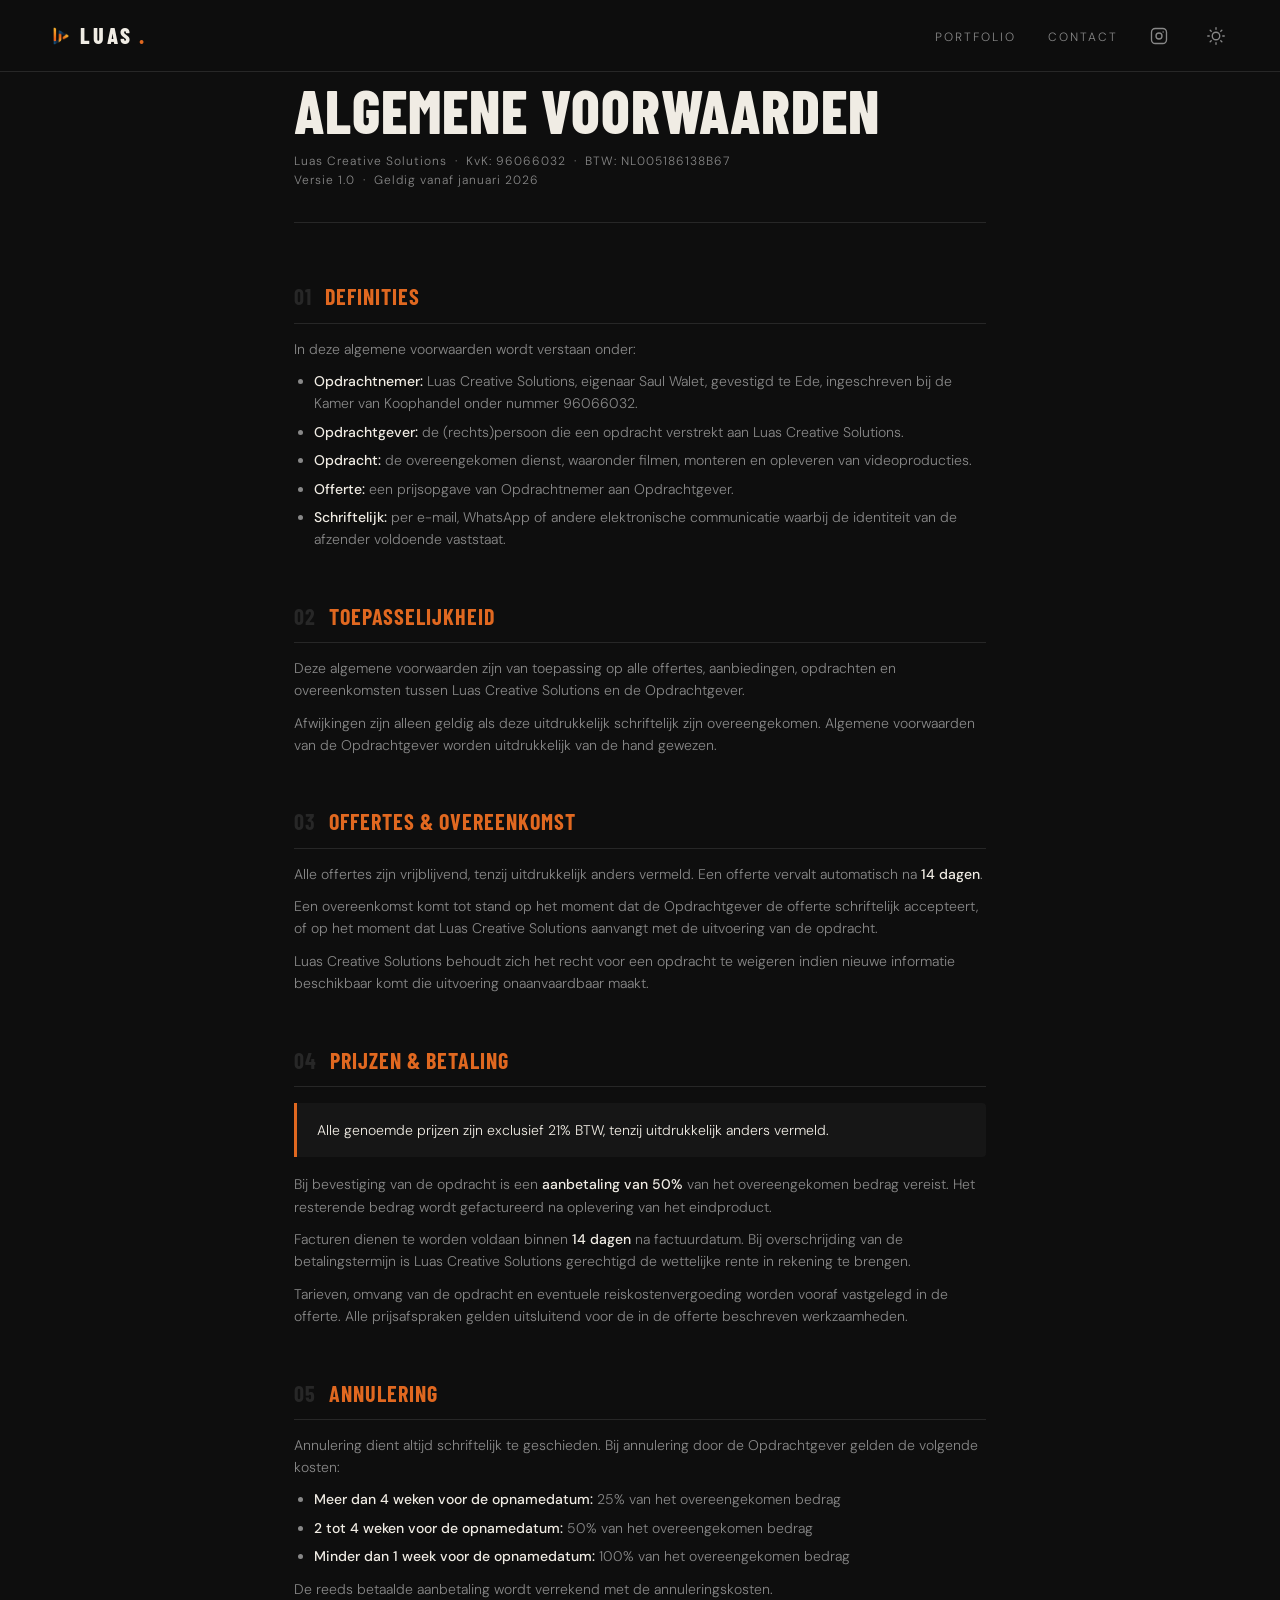
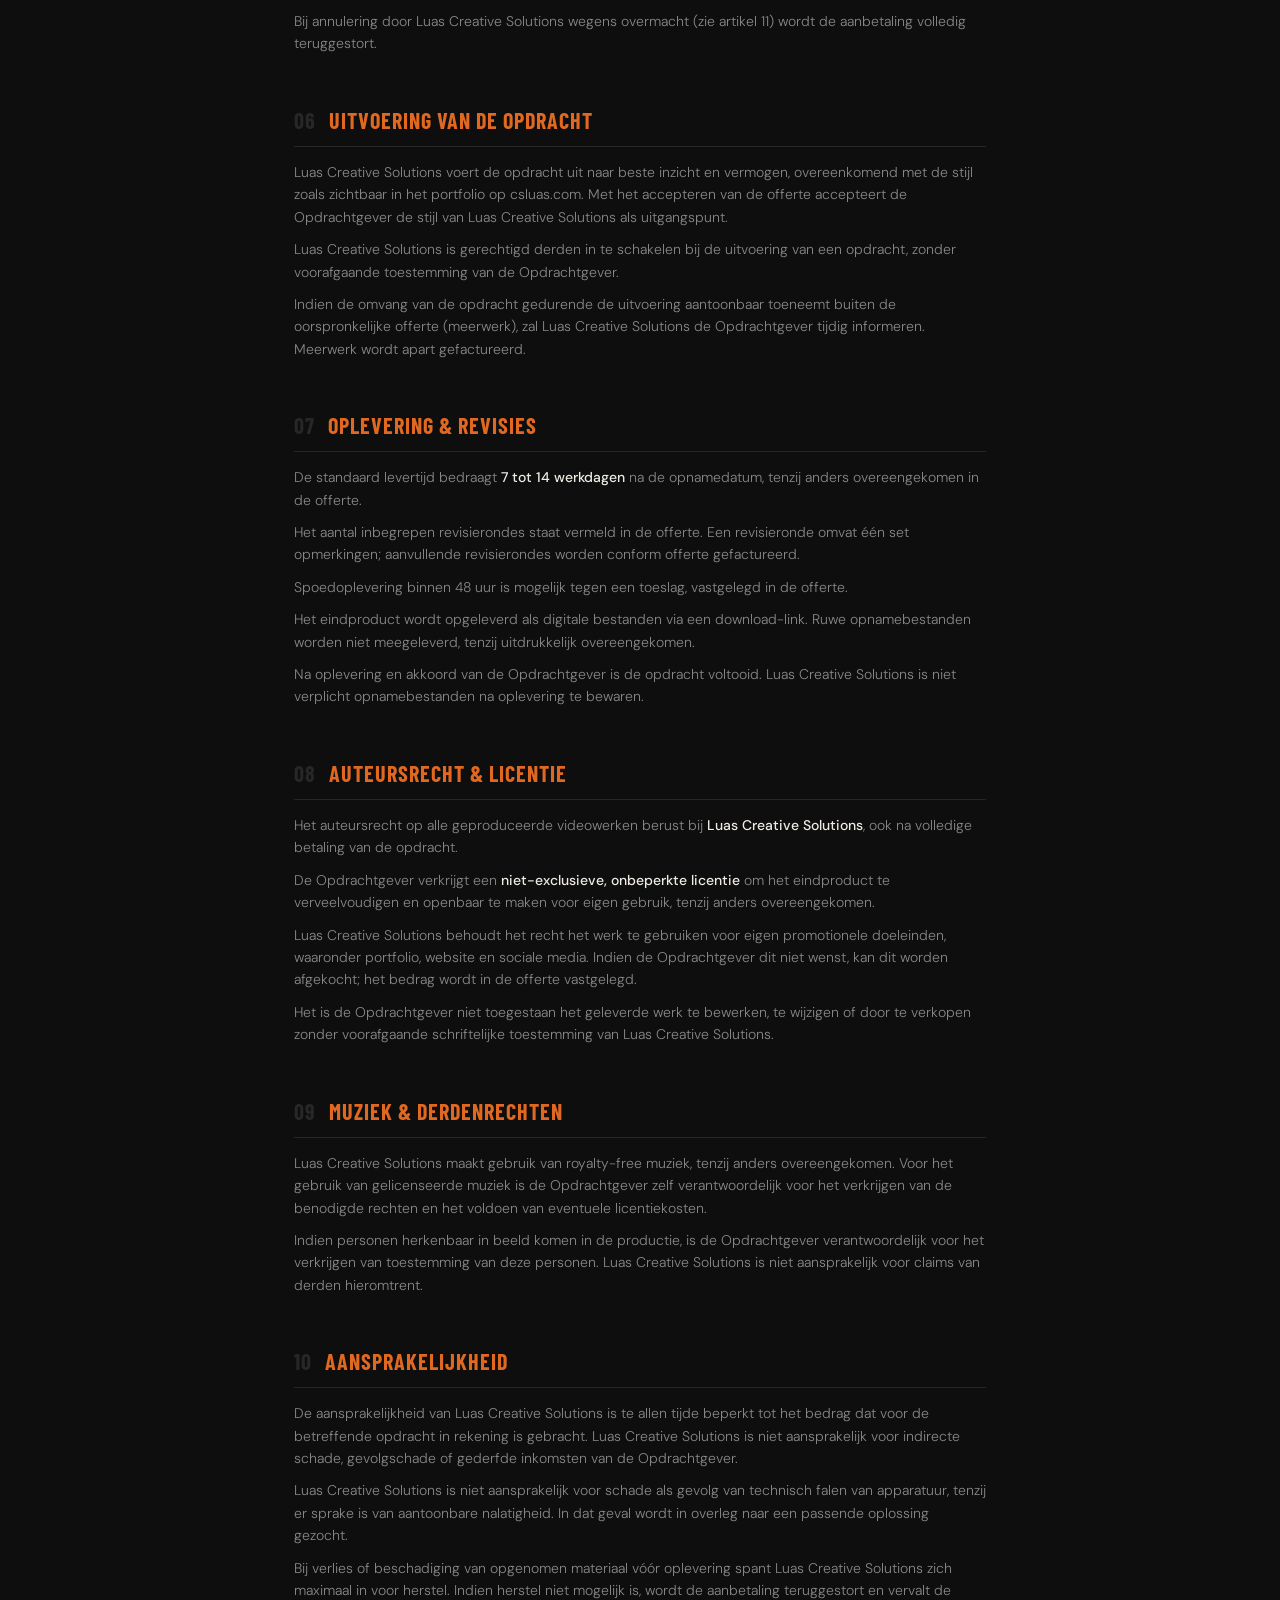
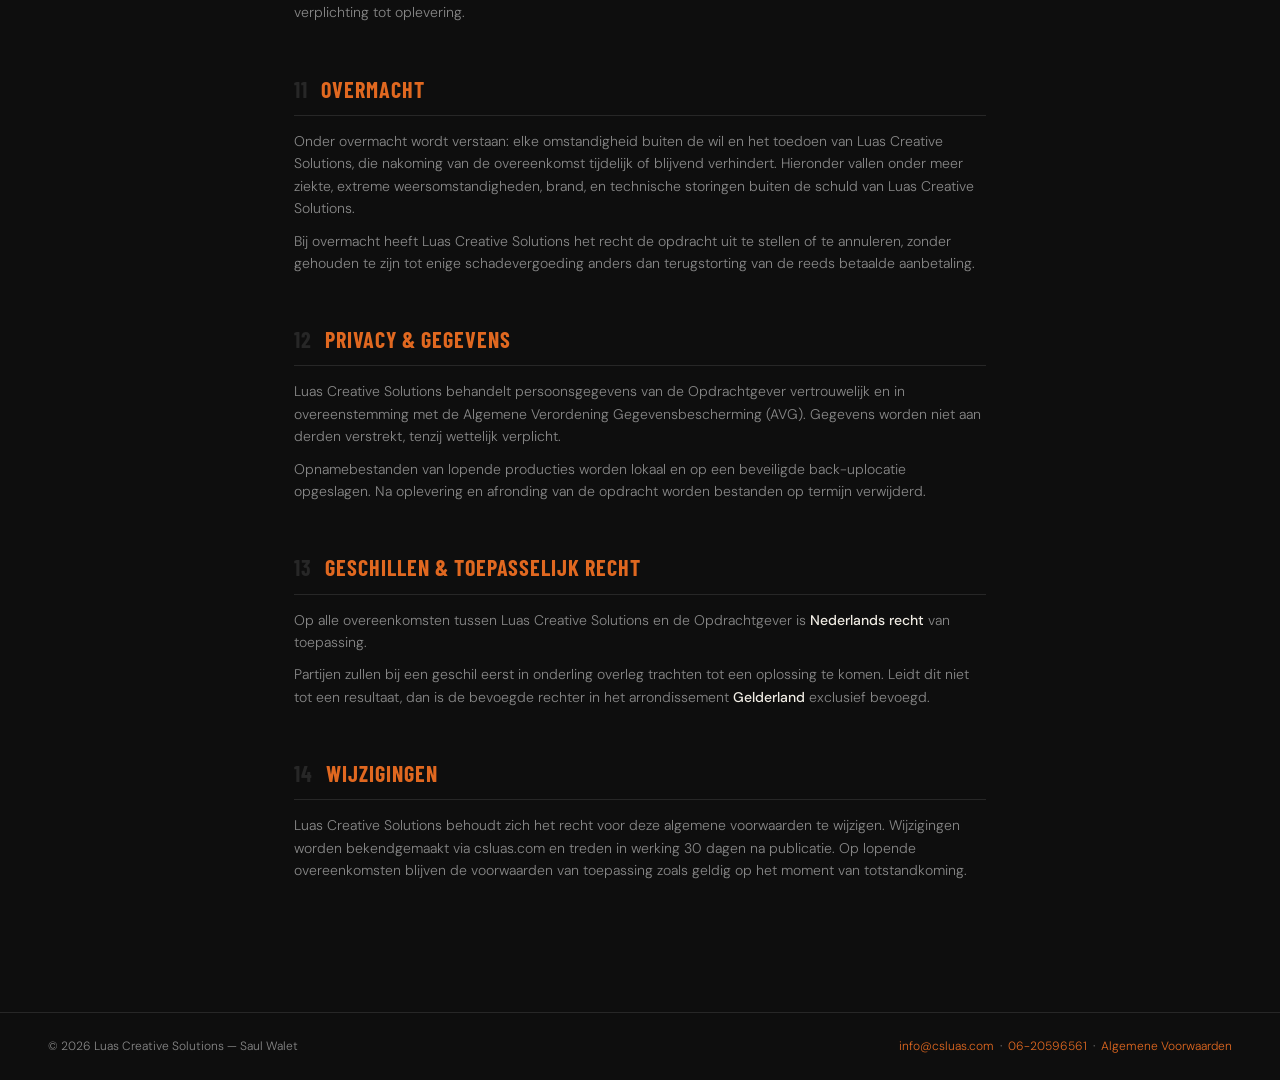
==== commit 4d8230a5: "Website Rework" ====
--- a/algemene-voorwaarden.html
+++ b/algemene-voorwaarden.html
@@ -88,8 +88,7 @@
   </div>
   <p>Bij bevestiging van de opdracht is een <strong>aanbetaling van 50%</strong> van het overeengekomen bedrag vereist. Het resterende bedrag wordt gefactureerd na oplevering van het eindproduct.</p>
   <p>Facturen dienen te worden voldaan binnen <strong>14 dagen</strong> na factuurdatum. Bij overschrijding van de betalingstermijn is Luas Creative Solutions gerechtigd de wettelijke rente in rekening te brengen.</p>
-  <p>Het uurtarief bedraagt <strong>€ 100,- per uur</strong>, filmen én montage inbegrepen. Film- en montage-uren worden bij elkaar opgeteld. Minimale afname is 2 uur.</p>
-  <p>Reiskosten tot 30 km (enkele reis) zijn gratis. Daarboven wordt <strong>€ 0,23 per kilometer</strong> in rekening gebracht.</p>
+  <p>Tarieven, omvang van de opdracht en eventuele reiskostenvergoeding worden vooraf vastgelegd in de offerte. Alle prijsafspraken gelden uitsluitend voor de in de offerte beschreven werkzaamheden.</p>
 
   <h2><span class="art-num">05</span> Annulering</h2>
   <p>Annulering dient altijd schriftelijk te geschieden. Bij annulering door de Opdrachtgever gelden de volgende kosten:</p>
@@ -108,15 +107,15 @@
 
   <h2><span class="art-num">07</span> Oplevering & Revisies</h2>
   <p>De standaard levertijd bedraagt <strong>7 tot 14 werkdagen</strong> na de opnamedatum, tenzij anders overeengekomen in de offerte.</p>
-  <p>Het aantal inbegrepen revisierondes staat vermeld in de offerte. Een revisieronde omvat één set opmerkingen; aanvullende revisierondes worden gefactureerd à <strong>€ 75,- per ronde</strong>.</p>
-  <p>Spoedoplevering binnen 48 uur wordt gefactureerd met een toeslag van <strong>€ 200,-</strong>.</p>
+  <p>Het aantal inbegrepen revisierondes staat vermeld in de offerte. Een revisieronde omvat één set opmerkingen; aanvullende revisierondes worden conform offerte gefactureerd.</p>
+  <p>Spoedoplevering binnen 48 uur is mogelijk tegen een toeslag, vastgelegd in de offerte.</p>
   <p>Het eindproduct wordt opgeleverd als digitale bestanden via een download-link. Ruwe opnamebestanden worden niet meegeleverd, tenzij uitdrukkelijk overeengekomen.</p>
   <p>Na oplevering en akkoord van de Opdrachtgever is de opdracht voltooid. Luas Creative Solutions is niet verplicht opnamebestanden na oplevering te bewaren.</p>
 
   <h2><span class="art-num">08</span> Auteursrecht & Licentie</h2>
   <p>Het auteursrecht op alle geproduceerde videowerken berust bij <strong>Luas Creative Solutions</strong>, ook na volledige betaling van de opdracht.</p>
   <p>De Opdrachtgever verkrijgt een <strong>niet-exclusieve, onbeperkte licentie</strong> om het eindproduct te verveelvoudigen en openbaar te maken voor eigen gebruik, tenzij anders overeengekomen.</p>
-  <p>Luas Creative Solutions behoudt het recht het werk te gebruiken voor eigen promotionele doeleinden, waaronder portfolio, website en sociale media. Indien de Opdrachtgever dit niet wenst, kan dit worden afgekocht voor <strong>€ 250,-</strong>.</p>
+  <p>Luas Creative Solutions behoudt het recht het werk te gebruiken voor eigen promotionele doeleinden, waaronder portfolio, website en sociale media. Indien de Opdrachtgever dit niet wenst, kan dit worden afgekocht; het bedrag wordt in de offerte vastgelegd.</p>
   <p>Het is de Opdrachtgever niet toegestaan het geleverde werk te bewerken, te wijzigen of door te verkopen zonder voorafgaande schriftelijke toestemming van Luas Creative Solutions.</p>
 
   <h2><span class="art-num">09</span> Muziek & Derdenrechten</h2>
--- a/style.css
+++ b/style.css
@@ -281,6 +281,16 @@
   gap: 16px;
 }
 
+/* Shorts grid — smaller cards in 9:16 */
+.shorts-grid {
+  display: grid;
+  grid-template-columns: repeat(4, 1fr);
+  gap: 16px;
+}
+.video-thumb--vertical {
+  aspect-ratio: 9/16;
+}
+
 /* Shared video card (used on portfolio + index) */
 .video-card {
   background: var(--card);
@@ -290,6 +300,16 @@
   cursor: pointer;
   transition: border-color 0.25s, transform 0.25s;
   position: relative;
+  display: flex;
+  flex-direction: column;
+}
+.video-info {
+  display: flex;
+  flex-direction: column;
+  flex: 1;
+}
+.video-info p {
+  margin-top: auto;
 }
 .video-card:hover { border-color: #444; transform: translateY(-3px); }
 
@@ -500,7 +520,7 @@
   display: flex; align-items: flex-start; gap: 10px;
 }
 .pkg-features li::before {
-  content: '—'; color: var(--orange);
+  content: '·'; color: var(--orange);
   font-size: 11px; margin-top: 2px; flex-shrink: 0;
 }
 
@@ -694,6 +714,7 @@
   .contact-grid { grid-template-columns: 1fr; gap: 40px; }
   .featured-grid { grid-template-columns: 1fr 1fr; }
   .video-grid { grid-template-columns: 1fr 1fr; }
+  .shorts-grid { grid-template-columns: repeat(3, 1fr); }
 }
 
 @media (max-width: 700px) {
@@ -708,6 +729,7 @@
   .usp-item:last-child  { border-radius: 0 0 6px 6px; }
   .featured-grid { grid-template-columns: 1fr; }
   .video-grid { grid-template-columns: 1fr; }
+  .shorts-grid { grid-template-columns: repeat(2, 1fr); }
   .photo-grid { columns: 2; }
 }
 
@@ -721,9 +743,9 @@
   /* Menu panel — slide-down met blur */
   .nav-links {
     position: fixed; top: 65px; left: 0; right: 0;
-    background: rgba(14, 14, 14, 0.80);
-    backdrop-filter: blur(28px);
-    -webkit-backdrop-filter: blur(28px);
+    background: rgba(14, 14, 14, 0.97);
+    backdrop-filter: blur(8px);
+    -webkit-backdrop-filter: blur(8px);
     border-bottom: 1px solid var(--border);
     box-shadow: 0 24px 56px rgba(0, 0, 0, 0.60);
     flex-direction: column; align-items: stretch; justify-content: flex-start;
@@ -816,7 +838,7 @@
 
 /* Mobiel menu panel */
 [data-theme="light"] .nav-links {
-  background: rgba(244, 241, 235, 0.90);
+  background: rgba(244, 241, 235, 0.97);
   border-bottom-color: #D4CFC6;
 }
 
@@ -844,3 +866,257 @@
 .nav-theme .icon-moon { display: none; }
 [data-theme="light"] .nav-theme .icon-sun  { display: none; }
 [data-theme="light"] .nav-theme .icon-moon { display: block; }
+
+/* ─────────────────────────────
+   HERO MET VIDEO BACKGROUND
+   ───────────────────────────── */
+
+.hero--video {
+  position: relative;
+  min-height: 100vh;
+  max-width: none;
+  padding: 0;
+  margin: 0;
+  overflow: hidden;
+  display: flex;
+  align-items: center;
+  animation: none;
+}
+
+.hero-bg {
+  position: absolute;
+  inset: 0;
+  overflow: hidden;
+  z-index: 0;
+  pointer-events: none;
+}
+
+.hero-bg-iframe {
+  position: absolute;
+  top: 50%; left: 50%;
+  width: 100vw;
+  height: 56.25vw;
+  min-width: 177.78vh;
+  min-height: 100vh;
+  transform: translate(-50%, -50%) scale(1.05);
+  pointer-events: none;
+  border: 0;
+}
+
+.hero-overlay {
+  position: absolute;
+  inset: 0;
+  z-index: 1;
+  background:
+    linear-gradient(180deg, rgba(14,14,14,0.30) 0%, rgba(14,14,14,0.55) 55%, rgba(14,14,14,0.95) 100%),
+    linear-gradient(90deg, rgba(14,14,14,0.55) 0%, rgba(14,14,14,0) 60%);
+}
+
+[data-theme="light"] .hero-overlay {
+  background:
+    linear-gradient(180deg, rgba(244,241,235,0.20) 0%, rgba(244,241,235,0.55) 55%, rgba(244,241,235,0.95) 100%),
+    linear-gradient(90deg, rgba(244,241,235,0.55) 0%, rgba(244,241,235,0) 60%);
+}
+
+.hero-content {
+  position: relative;
+  z-index: 2;
+  max-width: 1100px;
+  margin: 0 auto;
+  padding: 160px 48px 120px;
+  width: 100%;
+  animation: fadeUp 0.8s ease both;
+}
+
+.hero--video .hero-sub {
+  color: #d8d2c8;
+}
+[data-theme="light"] .hero--video .hero-sub {
+  color: #1e1e1e;
+}
+
+.hero-scroll {
+  position: absolute;
+  bottom: 28px;
+  left: 50%;
+  transform: translateX(-50%);
+  z-index: 2;
+  color: var(--text);
+  opacity: 0.55;
+  display: flex;
+  text-decoration: none;
+  animation: heroBounce 2.2s ease-in-out infinite;
+}
+.hero-scroll svg { width: 30px; height: 30px; }
+.hero-scroll:hover { opacity: 1; color: var(--orange); }
+
+@keyframes heroBounce {
+  0%, 100% { transform: translateX(-50%) translateY(0); }
+  50%      { transform: translateX(-50%) translateY(10px); }
+}
+
+/* ─────────────────────────────
+   WAT IK DOE (services)
+   ───────────────────────────── */
+
+.services-section {
+  padding: 60px 48px 80px;
+  max-width: 1100px;
+  margin: 0 auto;
+}
+
+.services-grid {
+  display: grid;
+  grid-template-columns: repeat(2, 1fr);
+  gap: 2px;
+}
+
+.service-card {
+  background: var(--card);
+  border: 1px solid var(--border);
+  padding: 36px 32px 32px;
+  position: relative;
+  overflow: hidden;
+  transition: border-color 0.25s, transform 0.25s, background 0.25s;
+}
+.service-card::before {
+  content: '';
+  position: absolute;
+  top: 0; left: 0;
+  width: 0; height: 2px;
+  background: var(--orange);
+  transition: width 0.35s ease;
+}
+.service-card:hover {
+  border-color: var(--orange);
+  transform: translateY(-3px);
+}
+.service-card:hover::before { width: 100%; }
+
+.service-num {
+  font-family: 'Barlow Condensed', sans-serif;
+  font-size: 13px;
+  font-weight: 700;
+  letter-spacing: 3px;
+  color: var(--orange);
+  margin-bottom: 14px;
+}
+
+.service-card h3 {
+  font-family: 'Barlow Condensed', sans-serif;
+  font-size: 28px;
+  font-weight: 800;
+  text-transform: uppercase;
+  letter-spacing: 0.5px;
+  margin-bottom: 12px;
+  line-height: 1.05;
+}
+
+.service-card p {
+  font-size: 14px;
+  color: var(--muted);
+  line-height: 1.65;
+}
+
+.service-card:nth-child(1) { border-radius: 6px 0 0 0; }
+.service-card:nth-child(2) { border-radius: 0 6px 0 0; }
+.service-card:nth-child(3) { border-radius: 0 0 0 6px; }
+.service-card:nth-child(4) { border-radius: 0 0 6px 0; }
+
+.services-note {
+  text-align: center;
+  margin-top: 36px;
+  font-size: 13px;
+  color: var(--muted);
+  letter-spacing: 0.5px;
+}
+.services-note a {
+  color: var(--orange);
+  text-decoration: none;
+  border-bottom: 1px solid transparent;
+  transition: border-color 0.2s;
+}
+.services-note a:hover { border-bottom-color: var(--orange); }
+
+/* ─────────────────────────────
+   FEATURED — meer-knop
+   ───────────────────────────── */
+
+.featured-more {
+  text-align: center;
+  margin-top: 44px;
+}
+
+/* ─────────────────────────────
+   COMPACTE OVER SAUL (homepage)
+   ───────────────────────────── */
+
+.about-section--compact {
+  padding: 40px 48px 80px;
+  max-width: 1100px;
+  margin: 0 auto;
+}
+
+.about-section--compact .about-grid {
+  display: grid;
+  grid-template-columns: 1fr 340px;
+  gap: 56px;
+  align-items: center;
+}
+
+.about-section--compact .about-photo {
+  aspect-ratio: 4/5;
+  background: var(--card);
+  border: 1px solid var(--border);
+  border-radius: 8px;
+  overflow: hidden;
+}
+.about-section--compact .about-photo img {
+  width: 100%; height: 100%; object-fit: cover;
+}
+
+.about-quote {
+  font-family: 'Barlow Condensed', sans-serif;
+  font-size: clamp(22px, 2.5vw, 30px);
+  font-weight: 600;
+  line-height: 1.25;
+  color: var(--text);
+  letter-spacing: 0.3px;
+  margin-bottom: 24px;
+}
+
+.about-cta-line {
+  font-style: italic;
+  color: var(--text) !important;
+}
+
+/* ─────────────────────────────
+   RESPONSIVE — nieuwe secties
+   ───────────────────────────── */
+
+@media (max-width: 900px) {
+  .about-section--compact .about-grid {
+    grid-template-columns: 1fr;
+    gap: 32px;
+  }
+  .about-section--compact .about-photo {
+    max-width: 360px;
+    aspect-ratio: 4/5;
+  }
+}
+
+@media (max-width: 700px) {
+  .services-grid { grid-template-columns: 1fr; }
+  .service-card:nth-child(1) { border-radius: 6px 6px 0 0; }
+  .service-card:nth-child(2),
+  .service-card:nth-child(3) { border-radius: 0; }
+  .service-card:nth-child(4) { border-radius: 0 0 6px 6px; }
+}
+
+@media (max-width: 600px) {
+  .hero--video { min-height: 88vh; }
+  .hero-content { padding: 130px 24px 90px; }
+  .services-section { padding-left: 24px; padding-right: 24px; }
+  .about-section--compact { padding-left: 24px; padding-right: 24px; }
+  .hero-scroll { display: none; }
+}
